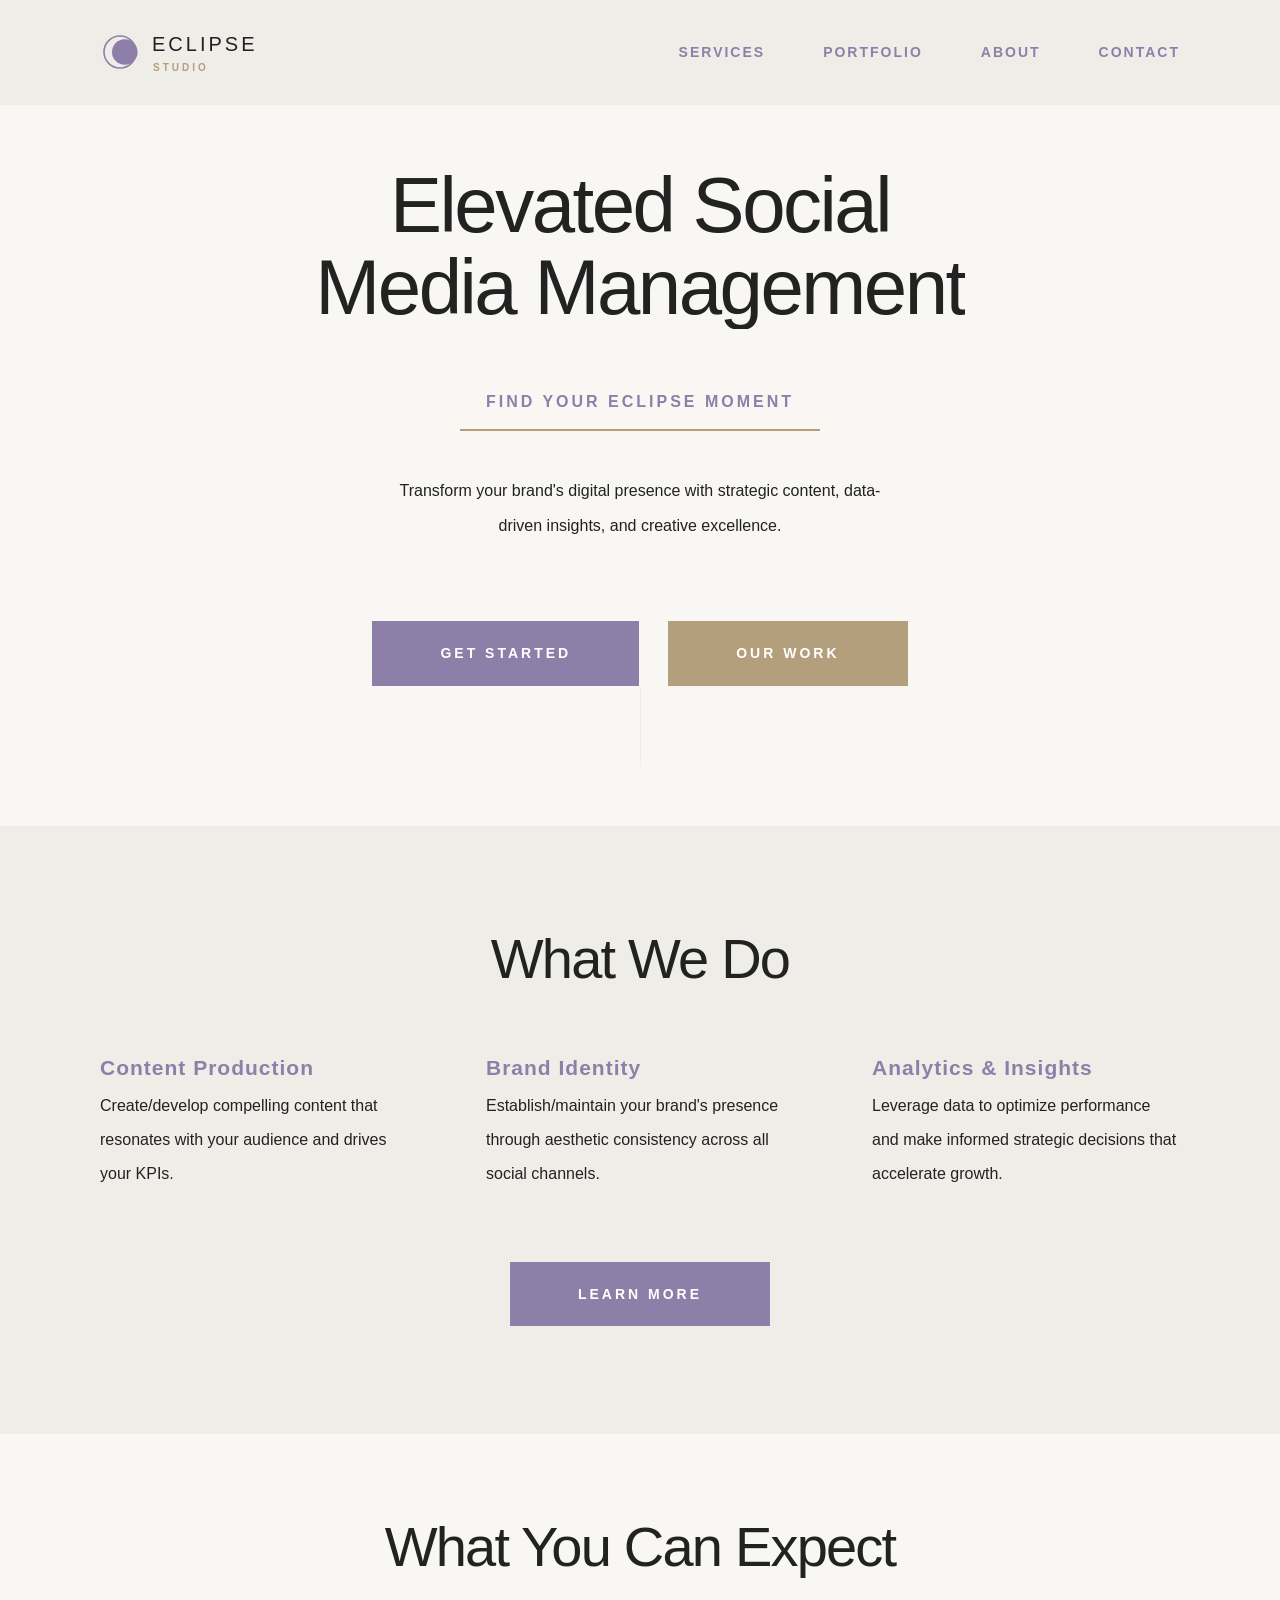
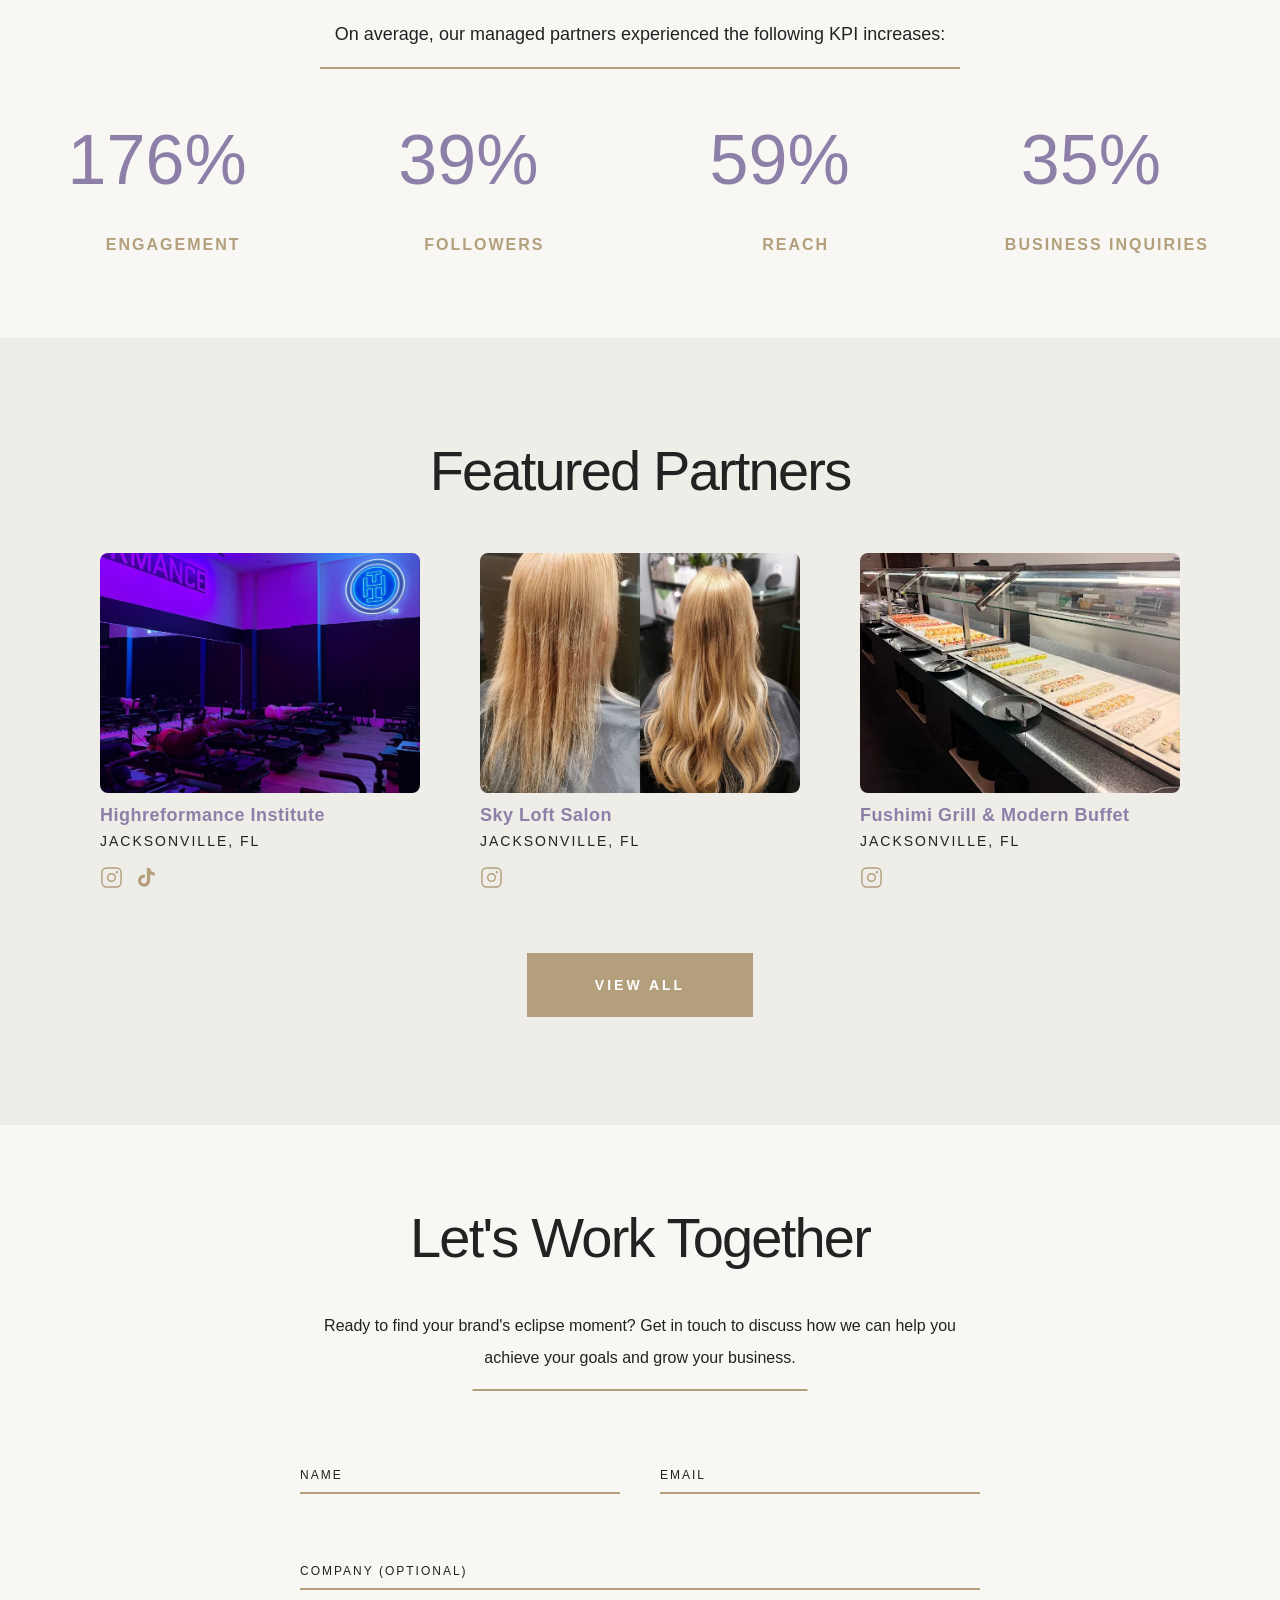
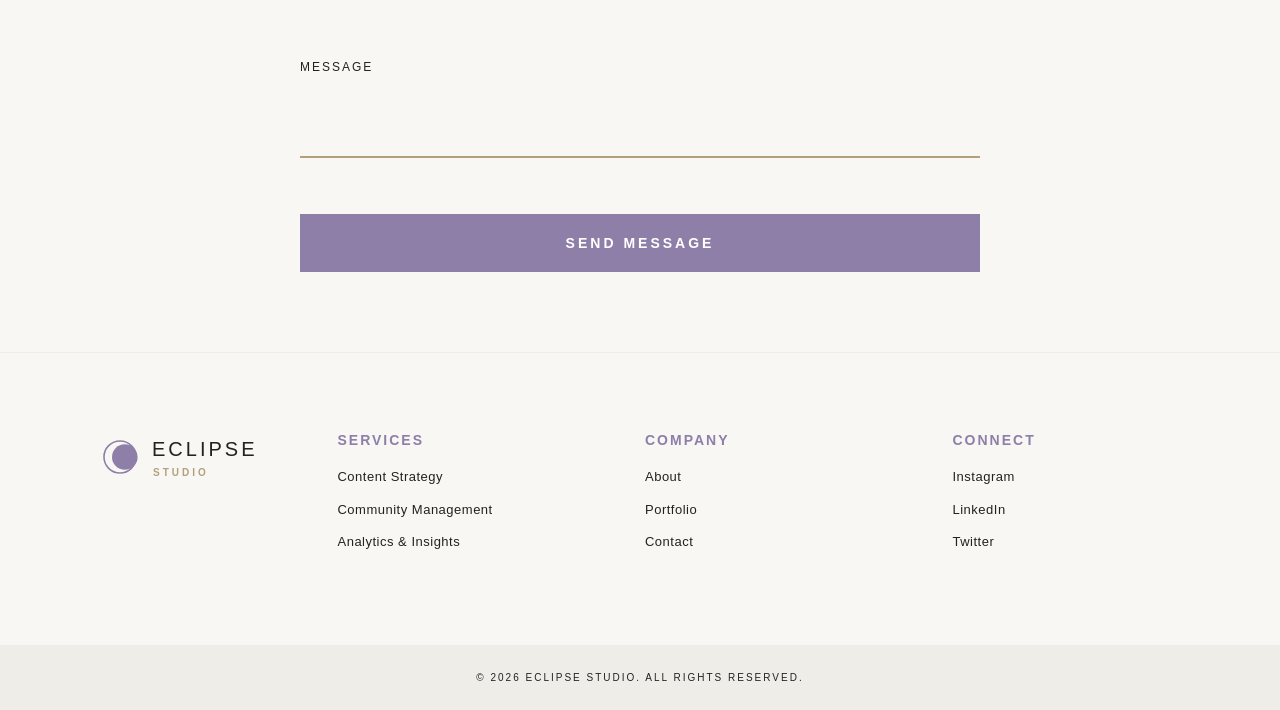
==== index.html @ 62e3474b "Add files via upload" ====
<!DOCTYPE html>
<html lang="en">
<head>
    <meta charset="UTF-8">
    <meta name="viewport" content="width=device-width, initial-scale=1.0">
    <meta name="description" content="Eclipse Studio - Elevated social media management for premium brands. Transform your digital presence with strategic content and data-driven insights.">
    <meta name="keywords" content="social media management, digital marketing, content strategy, brand growth">
    <title>Home - Eclipse Studio</title>
    
    <!-- Preconnect for performance -->
    <link rel="preconnect" href="https://fonts.googleapis.com">
    <link rel="preconnect" href="https://fonts.gstatic.com" crossorigin>
    
    <!-- Stylesheet -->
    <link rel="stylesheet" href="style.css">
    
    <!-- Favicon -->
    <link rel="icon" type="image/svg+xml" href="data:image/svg+xml,<svg xmlns='http://www.w3.org/2000/svg' viewBox='0 0 100 100'><circle cx='50' cy='50' r='40' fill='none' stroke='%23C8C0D6' stroke-width='3'/><circle cx='70' cy='50' r='20' fill='%23C8C0D6'/></svg>">
</head>
<body>
    
    <!-- Header -->
    <header class="header" id="header">
        <div class="container">
            <div class="header-content">
                <a href="index.html" class="logo" aria-label="Eclipse Studio Home">
                    <div class="logo-icon">
                        <svg viewBox="0 0 100 100" xmlns="http://www.w3.org/2000/svg">
                            <circle cx="50" cy="50" r="40" fill="none" stroke="currentColor" stroke-width="4"/>
                            <circle cx="62" cy="50" r="32" fill="currentColor"/>
                        </svg>
                    </div>
                    <div class="logo-text">
                        <h1>ECLIPSE</h1>
                        <p>STUDIO</p>
                    </div>
                </a>
                
                <nav class="nav" id="nav">
                    <a href="services.html" class="nav-link">SERVICES</a>
                    <a href="portfolio.html" class="nav-link">PORTFOLIO</a>
                    <a href="about.html" class="nav-link">ABOUT</a>
                    <a href="contact.html" class="nav-link">CONTACT</a>
                </nav>
                
                <button class="menu-toggle" id="menuToggle" aria-label="Toggle menu">
                    <span></span>
                    <span></span>
                    <span></span>
                </button>
            </div>
        </div>
    </header>

    <!-- Hero Section -->
    <section class="hero" id="home">
        <div class="container">
            <div class="hero-content fade-in">
                <h2 class="hero-title">
                    <span class="line">Elevated Social</span>
                    <span class="line">Media Management</span>
                </h2>
                <p class="hero-tagline">Find Your Eclipse Moment</p>
                <p class="hero-description">Transform your brand's digital presence with strategic content, data-driven insights, and creative excellence.</p>
                <div class="hero-buttons">
                    <a href="#services" class="btn btn-primary">Get Started</a>
                    <a href="#work" class="btn btn-secondary">Our Work</a>
                </div>
            </div>
        </div>
        
        <!-- Scroll Indicator -->
        <div class="scroll-indicator">
            <div class="scroll-line"></div>
        </div>
    </section>

    <!-- Services Section -->
    <section class="services" id="services" style="background: #EFEDE8;">
        <div class="container">
            <h3 class="section-title centered">What We Do</h3>
            
            <div class="services-grid">
                <div class="service-card">
                    <h4 class="service-title">Content Production</h4>
                    <p class="service-description">Create/develop compelling content that resonates with your audience and drives your KPIs.</p>
                    <div class="service-hover-line"></div>
                </div>
                
                <div class="service-card">
                    <h4 class="service-title">Brand Identity</h4>
                    <p class="service-description">Establish/maintain your brand's presence through aesthetic consistency across all social channels.</p>
                    <div class="service-hover-line"></div>
                </div>
                
                <div class="service-card">
                    <h4 class="service-title">Analytics & Insights</h4>
                    <p class="service-description">Leverage data to optimize performance and make informed strategic decisions that accelerate growth.</p>
                    <div class="service-hover-line"></div>
                </div>
            </div>
            
            <div class="services-button-wrapper">
                <a href="services.html" class="btn btn-primary">Learn More</a>
            </div>
        </div>
    </section>

    <!-- Stats Section -->
    <section class="stats-section">
        <div class="container-wide">
            <h3 class="section-title centered">What You Can Expect</h3>
            <p class="stats-subtitle">On average, our managed partners experienced the following KPI increases:</p>
            
            <div class="stats-grid">
                <div class="stat-item">
                    <div class="stat-number-wrapper">
                        <h5 class="stat-value" data-target="251">0</h5>
                        <svg class="stat-arrow" width="24" height="24" viewBox="0 0 24 24" fill="none" stroke="currentColor" stroke-width="2">
                            <path d="M12 19V5M5 12l7-7 7 7"/>
                        </svg>
                    </div>
                    <p class="stat-text">Engagement</p>
                </div>
                <div class="stat-item">
                    <div class="stat-number-wrapper">
                        <h5 class="stat-value" data-target="73">0</h5>
                        <svg class="stat-arrow" width="24" height="24" viewBox="0 0 24 24" fill="none" stroke="currentColor" stroke-width="2">
                            <path d="M12 19V5M5 12l7-7 7 7"/>
                        </svg>
                    </div>
                    <p class="stat-text">Followers</p>
                </div>
                <div class="stat-item">
                    <div class="stat-number-wrapper">
                        <h5 class="stat-value" data-target="155">0</h5>
                        <svg class="stat-arrow" width="24" height="24" viewBox="0 0 24 24" fill="none" stroke="currentColor" stroke-width="2">
                            <path d="M12 19V5M5 12l7-7 7 7"/>
                        </svg>
                    </div>
                    <p class="stat-text">Reach</p>
                </div>
                <div class="stat-item">
                    <div class="stat-number-wrapper">
                        <h5 class="stat-value" data-target="187">0</h5>
                        <svg class="stat-arrow" width="24" height="24" viewBox="0 0 24 24" fill="none" stroke="currentColor" stroke-width="2">
                            <path d="M12 19V5M5 12l7-7 7 7"/>
                        </svg>
                    </div>
                    <p class="stat-text">Business Inquiries</p>
                </div>
            </div>
        </div>
    </section>

    <!-- Work Section -->
    <section class="work-section" id="work" style="background: #EFEDE8;">
        <div class="container">
            <h3 class="section-title centered">Featured Partners</h3>
            
            <div class="work-grid">
                <div class="work-item">
                    <div class="work-image">
                        <img src="assets/images/featured-partners/628469646_18558445669032947_7039694470277147259_n.jpg" alt="Highreformance Institute">
                    </div>
                    <div class="work-info">
                        <h4 class="work-title">Highreformance Institute</h4>
                        <p class="work-category">Jacksonville, FL</p>
                        <div class="work-hover-line"></div>
                        <div class="work-socials">
                            <a href="https://www.instagram.com/hireformanceinstitute/?hl=en" target="_blank" aria-label="Instagram">
                                <svg xmlns="http://www.w3.org/2000/svg" width="23" height="23" viewBox="0 0 24 24" fill="none" stroke="currentColor" stroke-width="1.5" stroke-linecap="round" stroke-linejoin="round"><rect x="2" y="2" width="20" height="20" rx="5" ry="5"/><circle cx="12" cy="12" r="4"/><circle cx="17.5" cy="6.5" r="0.5" fill="currentColor"/></svg>
                            </a>
                            <a href="https://www.tiktok.com/@hireformanceinstitute" target="_blank" aria-label="TikTok">
                                <svg xmlns="http://www.w3.org/2000/svg" width="23" height="23" viewBox="0 0 24 24" fill="currentColor"><path d="M19.59 6.69a4.83 4.83 0 0 1-3.77-4.25V2h-3.45v13.67a2.89 2.89 0 0 1-2.88 2.5 2.89 2.89 0 0 1-2.89-2.89 2.89 2.89 0 0 1 2.89-2.89c.28 0 .54.04.79.1V9.01a6.33 6.33 0 0 0-.79-.05 6.34 6.34 0 0 0-6.34 6.34 6.34 6.34 0 0 0 6.34 6.34 6.34 6.34 0 0 0 6.33-6.34V8.69a8.17 8.17 0 0 0 4.78 1.52V6.75a4.85 4.85 0 0 1-1.01-.06z"/></svg>
                            </a>
                        </div>
                    </div>
                </div>
                
                <div class="work-item">
                    <div class="work-image">
                        <img src="assets/images/featured-partners/image_processing20240608-41-jpgbk3.jpeg" alt="Sky Loft Salon">
                    </div>
                    <div class="work-info">
                        <h4 class="work-title">Sky Loft Salon</h4>
                        <p class="work-category">Jacksonville, FL</p>
                        <div class="work-hover-line"></div>
                        <div class="work-socials">
                            <a href="https://www.instagram.com" target="_blank" aria-label="Instagram">
                                <svg xmlns="http://www.w3.org/2000/svg" width="23" height="23" viewBox="0 0 24 24" fill="none" stroke="currentColor" stroke-width="1.5" stroke-linecap="round" stroke-linejoin="round"><rect x="2" y="2" width="20" height="20" rx="5" ry="5"/><circle cx="12" cy="12" r="4"/><circle cx="17.5" cy="6.5" r="0.5" fill="currentColor"/></svg>
                            </a>
                        </div>
                    </div>
                </div>
                
                <div class="work-item">
                    <div class="work-image">
                        <img src="assets/images/featured-partners/unnamed.jpg" alt="Fushimi Grill & Modern Buffet">
                    </div>
                    <div class="work-info">
                        <h4 class="work-title">Fushimi Grill & Modern Buffet</h4>
                        <p class="work-category">Jacksonville, FL</p>
                        <div class="work-hover-line"></div>
                        <div class="work-socials">
                            <a href="https://www.instagram.com/fushimi_buffet/?hl=en" target="_blank" aria-label="Instagram">
                                <svg xmlns="http://www.w3.org/2000/svg" width="23" height="23" viewBox="0 0 24 24" fill="none" stroke="currentColor" stroke-width="1.5" stroke-linecap="round" stroke-linejoin="round"><rect x="2" y="2" width="20" height="20" rx="5" ry="5"/><circle cx="12" cy="12" r="4"/><circle cx="17.5" cy="6.5" r="0.5" fill="currentColor"/></svg>
                            </a>
                        </div>
                    </div>
                </div>
            </div>
            
            <div class="work-button-wrapper">
                <a href="portfolio.html" class="btn btn-secondary">View All</a>
            </div>
        </div>
    </section>

    <!-- Contact Section -->
    <section class="contact-section" id="contact">
        <div class="container-small">
            <h3 class="section-title centered">Let's Work Together</h3>
            <p class="contact-intro">Ready to find your brand's eclipse moment? Get in touch to discuss how we can help you achieve your goals and grow your business.</p>
            
            <form class="contact-form" id="contactForm">
                <div class="form-row">
                    <div class="form-group">
                        <input type="text" id="name" name="name" required>
                        <label for="name">Name</label>
                    </div>
                    <div class="form-group">
                        <input type="email" id="email" name="email" required>
                        <label for="email">Email</label>
                    </div>
                </div>
                
                <div class="form-group">
                    <input type="text" id="company" name="company">
                    <label for="company">Company (Optional)</label>
                </div>
                
                <div class="form-group">
                    <textarea id="message" name="message" rows="5" required></textarea>
                    <label for="message">Message</label>
                </div>
                
                <button type="submit" class="btn btn-primary btn-full">Send Message</button>
            </form>
        </div>
    </section>

    <!-- Footer -->
    <footer class="footer">
        <div class="container">
            <div class="footer-content">
                <div class="footer-brand">
                <div class="logo-icon">
                    <svg viewBox="0 0 100 100" xmlns="http://www.w3.org/2000/svg">
                        <circle cx="50" cy="50" r="40" fill="none" stroke="currentColor" stroke-width="4"/>
                        <circle cx="62" cy="50" r="32" fill="currentColor"/>
                    </svg>
                </div>
                <div class="logo-text">
                    <h1>ECLIPSE</h1>
                    <p>STUDIO</p>
                </div>
            </div>
                
                <div class="footer-links">
                    <div class="footer-column">
                        <h4>Services</h4>
                        <a href="services.html">Content Strategy</a>
                        <a href="services.html">Community Management</a>
                        <a href="services.html">Analytics & Insights</a>
                    </div>
                    <div class="footer-column">
                        <h4>Company</h4>
                        <a href="about.html">About</a>
                        <a href="portfolio.html">Portfolio</a>
                        <a href="contact.html">Contact</a>
                    </div>
                    <div class="footer-column">
                        <h4>Connect</h4>
                        <a href="#" target="_blank">Instagram</a>
                        <a href="#" target="_blank">LinkedIn</a>
                        <a href="#" target="_blank">Twitter</a>
                    </div>
                </div>
            </div>
            
            </div>
    </footer>
    <div class="footer-bottom">
        <p>© 2026 ECLIPSE STUDIO. ALL RIGHTS RESERVED.</p>
    </div>

    <!-- Back to Top Button -->
    <button class="back-to-top" id="backToTop" aria-label="Back to top">
        <svg width="24" height="24" viewBox="0 0 24 24" fill="none" stroke="currentColor" stroke-width="2">
            <path d="M12 19V5M5 12l7-7 7 7"/>
        </svg>
    </button>

    <!-- Scripts -->
    <script src="script.js"></script>
</body>
</html>
---- style.css ----
/* ==========================================
   ECLIPSE STUDIO - BALANCED MINIMAL
   Advanced Styling & Animations
   ========================================== */

/* ==========================================
   RESET & BASE STYLES
   ========================================== */
* {
    margin: 0;
    padding: 0;
    box-sizing: border-box;
}

:root {
    /* Colors */
    --color-bg: #F8F7F4;
    --color-bg-alt: #EFEDE8;
    --color-text: #222222;
    --color-text-light: #222222;
    --color-text-lighter: #222222;
    --color-primary: #8E7FA9;
    --color-secondary: #B39F7C;
    --color-white: #FFFFFF;
    --color-border: #EEEEE8;
    
    /* Layout */
    --container-max: 1200px;
    --container-wide-max: 1400px;
    --container-small-max: 800px;
    --container-padding: 60px;
    
    /* Typography */
    --font-primary: 'Helvetica Neue', 'Helvetica', Arial, sans-serif;
    --font-weight-thin: 100;
    --font-weight-light: 300;
    --font-weight-regular: 400;
    
    /* Spacing */
    --spacing-xs: 10px;
    --spacing-sm: 20px;
    --spacing-md: 40px;
    --spacing-lg: 80px;
    --spacing-xl: 120px;
    
    /* Transitions */
    --transition-fast: 0.2s ease;
    --transition-medium: 0.4s ease;
    --transition-slow: 0.6s ease;
    
    /* Shadows */
    --shadow-sm: 0 2px 12px rgba(0, 0, 0, 0.04);
    --shadow-md: 0 4px 24px rgba(0, 0, 0, 0.06);
    --shadow-lg: 0 8px 40px rgba(0, 0, 0, 0.08);
}

html {
    scroll-behavior: smooth;
    font-size: 16px;
    overflow-x: hidden;
    width: 100%;
}

body {
    font-family: var(--font-primary);
    background: var(--color-bg);
    color: var(--color-text);
    line-height: 1.6;
    -webkit-font-smoothing: antialiased;
    -moz-osx-font-smoothing: grayscale;
    overflow-x: hidden;
}

/* ==========================================
   CONTAINERS
   ========================================== */
.container {
    max-width: var(--container-max);
    margin: 0 auto;
    padding: 0 var(--container-padding);
}

.container-wide {
    max-width: var(--container-wide-max);
    margin: 0 auto;
    padding: 0 var(--container-padding);
}

.container-small {
    max-width: var(--container-small-max);
    margin: 0 auto;
    padding: 0 var(--container-padding);
}

.container-fluid {
    width: 100%;
    padding: 0 var(--container-padding);
}

/* ==========================================
   HEADER
   ========================================== */
.header {
    position: relative;
    top: 0;
    left: 0;
    width: 100%;
    padding: 28px 0;
    background: #EFEDE8;
    border-bottom: 1px solid var(--color-border);
    z-index: 1000;
    transition: all var(--transition-medium);
}

.header.scrolled {
    padding: 28px 0;
    background: #EFEDE8;
    border-bottom-color: var(--color-border);
}

.header-content {
    display: flex;
    justify-content: space-between;
    align-items: center;
}

/* Logo */
.logo {
    display: flex;
    align-items: center;
    gap: 12px;
    text-decoration: none;
    transition: opacity var(--transition-fast);
}

.logo-icon {
    width: 40px;
    height: 40px;
    color: var(--color-primary);
    transition: transform var(--transition-medium);
}

.logo-icon {
    position: relative;
}

.logo-icon svg {
    overflow: visible;
}

/* Animate the outline circle (moves left) */
.logo-icon svg circle:first-child {
    transition: none;
}

.logo:hover .logo-icon svg circle:first-child {
    animation: eclipseOutline 2.5s ease-in-out forwards;
}

/* Animate the filled circle (moves right) */
.logo-icon svg circle:last-child {
    transition: cx 0.8s ease-out;
    cx: 62;
}

.logo:hover .logo-icon svg circle:last-child {
    animation: eclipseFilled 2.5s ease-in-out forwards;
    transition: none;
}

/* Shimmer effect during eclipse */
.logo-icon::after {
    content: '';
    position: absolute;
    top: 50%;
    left: 50%;
    transform: translate(-50%, -50%);
    width: 60px;
    height: 60px;
    background: radial-gradient(circle, rgba(142, 127, 169, 0.5) 0%);
    opacity: 0;
    pointer-events: none;
    border-radius: 50%;
}

.logo:hover .logo-icon::after {
    animation: eclipseShimmer 2.75s ease-in-out forwards;
}

@keyframes eclipseOutline {
    0% {
        cx: 50;
    }
    45% {
        cx: 50;
    }
    55% {
        cx: 50;
    }
    100% {
        cx: 50;
    }
}

@keyframes eclipseFilled {
    0% {
        cx: 20;
    }
    45% {
        cx: 50;
    }
    55% {
        cx: 50;
    }
    100% {
        cx: 62;
    }
}

@keyframes eclipseShimmer {
    0%, 40% {
        opacity: 0;
    }
    50% {
        opacity: 1;
    }
    60%, 100% {
        opacity: 0;
    }
}

.logo-text h1 {
    font-size: 20px;
    font-weight: var(--font-weight-light);
    letter-spacing: 3.0px;
    color: var(--color-text);
    margin: 0;
}

.logo-text p {
    font-size: 10px;
    color: var(--color-secondary);
    letter-spacing: 3px;
    font-weight: bold;
    margin-left: 1px;
}

/* Navigation */
.nav {
    display: flex;
    gap: 58px;
    align-items: center;
    font-weight: bold;
}

.nav-link {
    color: var(--color-primary);
    text-decoration: none;
    font-weight: bold;
    font-size: 14px;
    letter-spacing: 2px;
    position: relative;
    transition: color var(--transition-fast);
}

.nav-link::after {
    content: '';
    position: absolute;
    bottom: -5px;
    left: 0;
    width: 0;
    height: 2px;
    background: var(--color-secondary);
    transition: width var(--transition-medium);
}

.nav-link:hover {
    color: var(--color-primary);
}

.nav-link:hover::after {
    width: 100%;
}

/* Mobile Menu Toggle */
.menu-toggle {
    display: none;
    flex-direction: column;
    gap: 6px;
    background: none;
    border: none;
    cursor: pointer;
    padding: 10px;
}

.menu-toggle span {
    width: 28px;
    height: 1px;
    background: var(--color-text);
    transition: all var(--transition-fast);
}

.menu-toggle.active span:nth-child(1) {
    transform: rotate(45deg) translate(7px, 7px);
}

.menu-toggle.active span:nth-child(2) {
    opacity: 0;
}

.menu-toggle.active span:nth-child(3) {
    transform: rotate(-45deg) translate(6px, -6px);
}

/* ==========================================
   HERO SECTION
   ========================================== */
.hero {
    min-height: auto;
    display: flex;
    align-items: flex-start;
    justify-content: center;
    padding: 100px 0 140px;
    position: relative;
}

.hero-content {
    text-align: center;
    max-width: 1000px;
    margin: 0 auto;
}

.hero-title {
    font-size: 78px;
    margin-top: -40px;
    margin-bottom: 48px;
    color: var(--color-text);
    font-weight: var(--font-weight-thin);
    letter-spacing: -2.5px;
    line-height: 1.05;
    opacity: 0;
    animation: fadeInUp 0.8s ease forwards 1.2s;
}

.hero-title .line {
    display: block;
    overflow: hidden;
}

.hero-tagline {
    font-size: 16px;
    color: var(--color-primary);
    font-style: normal;
    margin-bottom: 48px;
    font-weight: bold;
    letter-spacing: 3px;
    text-transform: uppercase;
    opacity: 0;
    animation: fadeInUp 0.8s ease forwards 1.5s;
    position: relative;
    padding: 12px;
}

.hero-tagline::after {
    content: '';
    position: absolute;
    bottom: 0;
    left: 50%;
    transform: translateX(-50%);
    width: min(360px, 78vw);
    height: 2px;
    background: var(--color-secondary);
    margin-bottom: -5px;
}

.hero-description {
    font-size: 16px;
    color: var(--color-text-light);
    max-width: 510px;
    margin: 0 auto 78px;
    font-weight: var(--font-weight-medium);
    line-height: 2.15;
    opacity: 0;
    animation: fadeInUp 0.8s ease forwards 1.7s;
}

.hero-buttons {
    display: flex;
    gap: 29px;
    justify-content: center;
    opacity: 0;
    animation: fadeInUp 0.8s ease forwards 1.9s;
}

/* Scroll Indicator */
.scroll-indicator {
    position: absolute;
    bottom: 60px;
    left: 50%;
    transform: translateX(-50%);
    width: 1px;
    height: 80px;
    background: var(--color-border);
}

@keyframes scrollLine {
    0%, 100% {
        height: 0;
        transform: translateY(0);
    }
    50% {
        height: 40px;
        transform: translateY(40px);
    }
}

/* ==========================================
   BUTTONS
   ========================================== */
.btn {
    padding: 21px 68px;
    border: none;
    border-radius: 0;
    font-size: 14px;
    font-weight: bold;
    cursor: pointer;
    transition: all var(--transition-medium);
    text-decoration: none;
    display: inline-block;
    letter-spacing: 3px;
    text-transform: uppercase;
    position: relative;
    overflow: hidden;
}

.btn::before {
    content: '';
    position: absolute;
    top: 0;
    left: 0;
    width: 100%;
    height: 100%;
    background: radial-gradient(circle at center, rgba(255, 255, 255, 0.2) 0%, transparent 70%);
    opacity: 0;
    transition: opacity var(--transition-medium);
}

.btn:hover::before {
    opacity: 1;
}

.btn-primary {
    background: var(--color-primary);
    color: var(--color-white);
}

.btn-primary:hover {
    background: #7D6D96;
    transform: translateY(-2px);
    box-shadow: 0 8px 24px rgba(142, 127, 169, 0.3);
}

.btn-secondary {
    background: var(--color-secondary);
    color: var(--color-white);
}

.btn-secondary:hover {
    background: #A38E6B;
    transform: translateY(-2px);
    box-shadow: 0 8px 24px rgba(179, 159, 124, 0.3);
}

.btn-full {
    width: 100%;
}

/* ==========================================
   FEATURE BANNER
   ========================================== */
.feature-banner {
    background: var(--color-bg-alt);
    padding: 100px 60px;
}

.feature-content {
    max-width: 1750px;
    margin: 0 auto;
    display: grid;
    grid-template-columns: 1.28fr 1fr;
    gap: 135px;
    align-items: center;
}

.feature-text {
    opacity: 0;
    transform: translateY(30px);
    transition: all var(--transition-slow);
}

.feature-text.in-view {
    opacity: 1;
    transform: translateY(0);
}

.section-title {
    font-size: 56px;
    color: var(--color-text);
    margin-bottom: 25px;
    font-weight: var(--font-weight-thin);
    letter-spacing: -1.8px;
    line-height: 1.17;
}

.section-title.centered {
    text-align: center;
}

.feature-text p {
    font-size: 14px;
    color: var(--color-text-light);
    line-height: 2.15;
    font-weight: var(--font-weight-light);
}

/* Feature Stats */
.feature-stats {
    display: grid;
    grid-template-columns: 1fr 1fr;
    gap: 48px;
}

.stat-card {
    background: var(--color-bg);
    padding: 40px 30px;
    text-align: center;
    transition: all var(--transition-medium);
    position: relative;
    overflow: hidden;
    min-height: 180px;
    display: flex;
    flex-direction: column;
    justify-content: center;
}

.stat-card::before {
    content: '';
    position: absolute;
    top: 0;
    left: -100%;
    width: 100%;
    height: 2px;
    background: var(--color-primary);
    transition: left var(--transition-slow);
}

.stat-card:hover::before {
    left: 100%;
}

.stat-card:hover {
    transform: translateY(-5px);
    box-shadow: var(--shadow-md);
}

.stat-number {
    font-size: 48px;
    color: var(--color-secondary);
    margin-bottom: 12px;
    font-weight: var(--font-weight-thin);
    line-height: 1;
}

.stat-label {
    color: var(--color-text-lighter);
    font-size: 10px;
    letter-spacing: 2px;
    text-transform: uppercase;
    font-weight: var(--font-weight-regular);
}

/* ==========================================
   SERVICES SECTION
   ========================================== */
.services {
    padding: 100px 0;
}

.services .section-title {
    margin-bottom: 50px;
}

.services-grid {
    display: grid;
    grid-template-columns: repeat(3, 1fr);
    gap: 78px;
}

.services-button-wrapper {
    text-align: center;
    margin-top: 60px;
}

.service-card {
    position: relative;
    padding: 10px 0;
    transition: all var(--transition-medium);
}

.service-title {
    font-size: 21px;
    color: var(--color-primary);
    letter-spacing: 1px;
    transition: color var(--transition-fast);
    margin-bottom: 4px;
}

.service-description {
    line-height: 2.15;
    font-weight: var(--font-weight-medium);
    font-size: 16px;
    text-align: left
}

.service-hover-line {
    position: absolute;
    bottom: 0;
    left: 0;
    width: 0;
    height: 2px;
    background: var(--color-secondary);
    transition: width var(--transition-medium);
}

.service-card:hover .service-hover-line {
    width: 90px;
}

.service-card:hover {
    transform: translateY(-5px);
}

/* ==========================================
   STATS SECTION
   ========================================== */
.stats-section {
    padding: 80px 0;
}

.stats-subtitle {
    text-align: center;
    font-size: 18px;
    max-width: 700px;
    margin: 0 auto 40px;
    font-weight: var(--font-weight-heavy);
    line-height: 2;
    position: relative;
    padding: 12px;
}

.stats-subtitle::after {
    content: '';
    position: absolute;
    bottom: 0;
    left: 50%;
    transform: translateX(-50%);
    width: min(640px, 82vw);
    height: 2px;
    background: var(--color-secondary);
    margin-bottom: -5px;
}

.stats-grid {
    display: grid;
    margin-top: 20px;
    grid-template-columns: repeat(4, 1fr);
    gap: 85px;
    text-align: center;
}

.stat-item {
    opacity: 0;
    transform: translateY(30px);
    transition: all var(--transition-slow);
}

.stat-item.in-view {
    opacity: 1;
    transform: translateY(0);
}

.stat-number-wrapper {
    display: flex;
    align-items: center;
    justify-content: center;
    gap: 8px;
    margin-bottom: 16px;
}

.stat-value {
    font-size: 70px;
    color: var(--color-primary);
    margin-bottom: 0;
    font-weight: var(--font-weight-light);
}

.stat-arrow {
    color: var(--color-primary);
    opacity: 0;
    transform: translateY(10px);
    transition: all 0.5s ease;
}

.stat-item.complete .stat-arrow {
    opacity: 1;
    transform: translateY(0);
}

.stat-item.complete .stat-value {
    animation: statPop 0.6s cubic-bezier(0.34, 1.56, 0.64, 1);
}

@keyframes statPop {
    0% {
        transform: scale(1);
    }
    50% {
        transform: scale(1.2);
    }
    100% {
        transform: scale(1);
    }
}

.stat-text {
    color: var(--color-secondary);
    font-size: 16px;
    font-weight: bold;
    letter-spacing: 2px;
    text-transform: uppercase;
    font-weight: bold;
}

/* ==========================================
   WORK SECTION
   ========================================== */
.work-section {
    padding: 100px 0;
}

.work-section .section-title {
    margin-bottom: 50px;
}

.work-grid {
    display: grid;
    grid-template-columns: repeat(3, 1fr);
    gap: 60px;
}

.work-button-wrapper {
    text-align: center;
    margin-top: 60px;
}

.work-item {
    position: relative;
    cursor: pointer;
}

.work-hover-line {
    display: block;
    width: 0;
    height: 2px;
    background: var(--color-secondary);
    transition: width var(--transition-medium);
    margin-top: 6px;
    margin-bottom: 0;
}

.work-image {
    position: relative;
    width: 100%;
    aspect-ratio: 4 / 3;
    overflow: hidden;
    background: var(--color-bg);
    border-radius: 8px;
}

.work-image img {
    width: 100%;
    height: 100%;
    object-fit: cover;
    object-position: center;
    transform: scale(1);
    transition: transform var(--transition-slow);
}

.work-image:hover img {
    transform: scale(1.05);
}

.work-item:hover .work-hover-line {
    width: 50%;
}

.work-item:has(.work-socials:hover) .work-hover-line {
    width: 0;
}

.work-item:has(.work-socials:hover) {
    cursor: default;
}

.work-socials {
    display: flex;
    gap: 12px;
    margin-top: 5px;
    padding-bottom: 4px;
}

.work-socials a {
    color: var(--color-secondary);
    transition: color var(--transition-fast), transform var(--transition-fast);
    display: flex;
    align-items: center;
}

.work-socials a:hover {
    transform: translateY(-2px);
}

.work-title {
    font-size: 18px;
    color: var(--color-primary);
    margin-top: 8px;
    letter-spacing: 0.5px;
}

.work-category {
    font-size: 14px;
    color: var(--color-text-lighter);
    letter-spacing: 2px;
    text-transform: uppercase;
    margin-bottom: 4px;
}

/* ==========================================
   CONTACT SECTION
   ========================================== */
.contact-section {
    padding: 80px 0;
}

.contact-section .section-title {
    margin-bottom: 28px;
}

.contact-intro {
    text-align: center;
    font-size: 16px;
    margin-bottom: 60px;
    font-weight: var(--font-weight-heavy);
    line-height: 2;
    position: relative;
    padding: 12px;
}

.contact-intro::after {
    content: '';
    position: absolute;
    bottom: 0;
    left: 50%;
    transform: translateX(-50%);
    width: min(335px, 78vw);
    height: 2px;
    background: var(--color-secondary);
    margin-bottom: -5px;
}

.services-cta-intro::after {
    content: '';
    position: absolute;
    bottom: 0;
    left: 50%;
    transform: translateX(-50%);
    width: min(315px, 78vw);
    height: 2px;
    background: var(--color-secondary);
}

.contact-form {
    max-width: 700px;
    margin: 0 auto;
}

.form-row {
    display: grid;
    grid-template-columns: 1fr 1fr;
    gap: 40px;
}

.form-group {
    position: relative;
    margin-bottom: 48px;
}

.form-group input,
.form-group textarea {
    width: 100%;
    padding: 20px 0 10px;
    border: none;
    border-bottom: 2px solid var(--color-secondary);
    background: transparent;
    font-family: var(--font-primary);
    font-size: 14px;
    color: var(--color-text);
    font-weight: var(--font-weight-heavy);
    letter-spacing: 0.5px;
    transition: border-color var(--transition-fast);
}

.form-group input:focus,
.form-group textarea:focus {
    outline: none;
    border-bottom-color: var(--color-secondary);
}

.form-group label {
    position: absolute;
    top: 20px;
    left: 0;
    font-size: 12px;
    letter-spacing: 2px;
    text-transform: uppercase;
    pointer-events: none;
    font-weight: var(--font-weight-heavy);
    transition: all var(--transition-fast);
}

.form-group input:focus + label,
.form-group input:not(:placeholder-shown) + label,
.form-group textarea:focus + label,
.form-group textarea:not(:placeholder-shown) + label {
    top: 0;
    font-size: 12px;
    color: var(--color-primary);
    font-weight: bold;
}

.form-group textarea {
    resize: none;
    min-height: 120px;
}

/* ==========================================
   FOOTER
   ========================================== */
.footer {
    padding: 80px 0 0;
    background: var(--color-bg);
    border-top: 1px solid var(--color-border);
}

.footer-content {
    display: grid;
    grid-template-columns: auto 1fr;
    gap: 80px;
    margin-bottom: 80px;
    align-items: start;
}

.footer-brand {
    display: flex;
    align-items: center;
    gap: 12px;
}

.footer-links {
    display: grid;
    grid-template-columns: repeat(3, 1fr);
    gap: 80px;
}

.footer-column {
    display: flex;
    flex-direction: column;
    align-self: start;
}

.footer-column h4 {
    font-size: 14px;
    color: var(--color-primary);
    letter-spacing: 2px;
    text-transform: uppercase;
    margin: 0;
    padding: 0;
    font-weight: bold;
    line-height: 1;
    margin-bottom: 20px;
}

.footer-column a {
    display: block;
    font-size: 13px;
    color: var(--color-text-heavy);
    text-decoration: none;
    margin-bottom: 12px;
    font-weight: var(--font-weight-light);
    letter-spacing: 0.5px;
    transition: color var(--transition-fast);
}

.footer-column a:hover {
    color: var(--color-secondary);
}

.footer-bottom {
    text-align: center;
    background: #EFEDE8;
    padding: 24px 60px;
    border-top: 1px solid var(--color-border);
    margin-top: 80px;
    width: 100%;
}

.footer-bottom p {
    font-size: 10px;
    color: var(--color-text-lighter);
    letter-spacing: 2px;
    font-weight: var(--font-weight-light);
}

/* ==========================================
   BACK TO TOP BUTTON
   ========================================== */
.back-to-top {
    position: fixed;
    bottom: 40px;
    right: 40px;
    width: 50px;
    height: 50px;
    background: var(--color-primary);
    border: none;
    border-radius: 50%;
    color: var(--color-white);
    cursor: pointer;
    opacity: 0;
    visibility: hidden;
    transition: all var(--transition-medium);
    box-shadow: var(--shadow-md);
    z-index: 999;
}

.back-to-top.visible {
    opacity: 1;
    visibility: visible;
}

.back-to-top:hover {
    transform: translateY(-5px);
    box-shadow: var(--shadow-lg);
}

/* ==========================================
   ANIMATIONS
   ========================================== */
@keyframes fadeInUp {
    from {
        opacity: 0;
        transform: translateY(30px);
    }
    to {
        opacity: 1;
        transform: translateY(0);
    }
}

.fade-in {
    opacity: 0;
    animation: fadeInUp 1s ease forwards;
}

/* ==========================================
   RESPONSIVE DESIGN
   ========================================== */
@media (max-width: 1200px) {
    .container,
    .container-wide,
    .container-small,
    .container-fluid {
        padding: 0 60px;
    }
    
    .hero {
        padding: 180px 0 120px;
    }
    
    .hero-title {
        font-size: 64px;
    }
    
    .section-title {
        font-size: 48px;
    }
    
    .services,
    .stats-section,
    .work-section,
    .contact-section,
    .footer {
        padding-left: 0;
        padding-right: 0;
    }
}

@media (max-width: 968px) {
    .nav {
        position: fixed;
        top: 0;
        right: 0;
        width: min(300px, 82vw);
        height: 100vh;
        background: var(--color-bg);
        flex-direction: column;
        justify-content: center;
        gap: 40px;
        padding: 40px;
        box-shadow: var(--shadow-lg);
        transform: translateX(100%);
        transition: transform var(--transition-medium);
    }
    
    .nav.active {
        transform: translateX(0);
    }
    
    .menu-toggle {
        display: flex;
        min-width: 44px;
        min-height: 44px;
        align-items: center;
        justify-content: center;
    }
    
    .feature-content,
    .about-content {
        grid-template-columns: 1fr;
        gap: 80px;
    }
    
    .services-grid,
    .work-grid {
        grid-template-columns: 1fr;
        gap: 60px;
    }
    
    .stats-grid {
        grid-template-columns: repeat(2, 1fr);
        gap: 60px;
    }
    
    .footer-content {
        grid-template-columns: 1fr;
        gap: 60px;
    }
    
    .footer-links {
        grid-template-columns: 1fr;
        gap: 40px;
    }
}

@media (max-width: 768px) {
    .container,
    .container-wide,
    .container-small,
    .container-fluid {
        padding: 0 30px;
    }
    
    .hero {
        padding: 160px 0 100px;
        min-height: 90vh;
    }
    
    .hero-title {
        font-size: 48px;
        margin-bottom: 32px;
    }
    
    .hero-tagline {
        font-size: 13px;
        margin-bottom: 48px;
    }
    
    .hero-description {
        font-size: 13px;
        margin-bottom: 60px;
    }
    
    .hero-buttons {
        flex-direction: column;
        gap: 20px;
    }
    
    .section-title {
        font-size: 38px;
    }
    
    .services,
    .stats-section,
    .work-section,
    .contact-section,
    .footer {
        padding-top: 80px;
        padding-bottom: 80px;
    }
    
    .feature-stats {
        grid-template-columns: 1fr;
        gap: 30px;
    }
    
    .form-row {
        grid-template-columns: 1fr;
        gap: 0;
    }
    
    .stats-grid {
        grid-template-columns: 1fr;
        gap: 50px;
    }
}

@media (max-width: 480px) {
    .hero-title {
        font-size: 36px;
        letter-spacing: -1px;
    }
    
    .section-title {
        font-size: 32px;
        letter-spacing: -1px;
    }
    
    .btn {
        padding: 18px 48px;
        font-size: 10px;
    }
}

/* ==========================================
   UTILITY CLASSES
   ========================================== */
.text-center {
    text-align: center;
}

.no-scroll {
    overflow: hidden;
}

/* ==========================================
   PRINT STYLES
   ========================================== */
@media print {
    .header,
    .nav,
    .menu-toggle,
    .scroll-indicator,
    .back-to-top {
        display: none;
    }
}

/* Service Detail Sections */
.service-detail {
    margin-bottom: 10px;
    padding: 10px 0px;
    border-bottom: 1px solid var(--color-border);
}

.service-detail:last-child {
    border-bottom: none;
}

.service-detail-number {
    font-size: 14px;
    color: var(--color-secondary);
    letter-spacing: 3px;
    font-weight: bold;
    margin-bottom: 20px;
}

.service-detail-title {
    font-size: 42px;
    color: var(--color-primary);
    font-weight: var(--font-weight-bold);
    letter-spacing: -1px;
    margin-bottom: 24px;
    line-height: 1.2;
}

.service-detail-description {
    font-size: 18px;
    line-height: 2.15;
    color: var(--color-text-heavy);
    font-weight: var(--font-weight-heavy);
    margin-bottom: 40px;
    max-width: 900px;
}

/* Service Features Grid */
.service-features {
    display: grid;
    grid-template-columns: repeat(2, 1fr);
    gap: 40px;
    margin-top: 10px;
}

.feature-item {
    padding: 30px;
    background: var(--color-bg);
    transition: all var(--transition-medium);
    border-left: 2px solid transparent;
}

.feature-item:hover {
    border-left-color: var(--color-secondary);
    transform: translateX(5px);
}

.feature-item h4 {
    font-size: 18px;
    color: var(--color-primary);
    margin-bottom: 12px;
    font-weight: var(--font-weight-heavy);
    letter-spacing: 0.5px;
}

.feature-item p {
    font-size: 16px;
    line-height: 2;
    color: var(--color-text-heavy);
    font-weight: var(--font-weight-heavy);
}

/* Responsive adjustments for new elements */
@media (max-width: 968px) {
    .service-features {
        grid-template-columns: 1fr;
        gap: 30px;
    }
    
    .service-detail {
        margin-bottom: 60px;
        padding: 40px 0;
    }
    
    .service-detail-title {
        font-size: 32px;
    }
}

@media (max-width: 768px) {
    .service-detail-title {
        font-size: 28px;
    }
    
    .service-detail-description {
        font-size: 14px;
    }
    
    .feature-item {
        padding: 20px;
    }
}

/* ==========================================
   PRICING SECTION
   ========================================== */
.pricing-grid {
    display: grid;
    grid-template-columns: repeat(3, 1fr);
    gap: 40px;
    align-items: stretch;
    margin-top: 10px;
    margin-bottom: 20px;
}

.pricing-card {
    background: var(--color-bg-alt);
    padding: 50px 40px;
    position: relative;
    border-top: 2px solid var(--color-primary);
    opacity: 0;
    transform: translateY(30px);
    transition: opacity 0.8s ease, transform 0.8s ease, box-shadow var(--transition-medium);
    display: flex;
    flex-direction: column;
    box-shadow: 0 4px 24px rgba(0, 0, 0, 0);
    -webkit-font-smoothing: subpixel-antialiased;
}

.pricing-card.in-view {
    opacity: 1;
    transform: translateY(0);
}

.pricing-card:hover {
    transform: translateY(-5px);
    box-shadow: var(--shadow-md);
}

.pricing-card--featured {
    background: var(--color-primary);
    border-top: 2px solid var(--color-secondary);
    overflow: hidden;
    will-change: transform;
    -webkit-font-smoothing: antialiased;
}

.pricing-card--featured:hover {
    transform: translateY(-5px);
}

.pricing-card--featured .pricing-tier,
.pricing-card--featured .pricing-price,
.pricing-card--featured .pricing-description,
.pricing-card--featured .pricing-features li {
    color: var(--color-white);
}

.pricing-card--featured .pricing-description {
    border-bottom-color: rgba(255, 255, 255, 0.2);
}

.pricing-card--featured .pricing-features li {
    border-bottom-color: rgba(255, 255, 255, 0.2);
}

.pricing-card--featured .pricing-features li::before {
    background: var(--color-secondary);
}

.pricing-badge {
    position: absolute;
    top: 28px;
    right: -36px;
    width: 160px;
    text-align: center;
    font-size: 10px;
    letter-spacing: 2px;
    text-transform: uppercase;
    font-weight: bold;
    color: var(--color-white);
    background: var(--color-secondary);
    padding: 7px 0;
    transform: rotate(45deg);
    transform-origin: center;
    pointer-events: none;
}

.pricing-tier {
    font-size: 13px;
    letter-spacing: 3px;
    text-transform: uppercase;
    font-weight: bold;
    color: var(--color-primary);
    margin-bottom: 16px;
}

.pricing-price {
    font-size: 56px;
    font-weight: var(--font-weight-thin);
    color: var(--color-text);
    line-height: 1;
    margin-bottom: 20px;
    letter-spacing: -2px;
}

.pricing-price span {
    font-size: 18px;
    font-weight: var(--font-weight-light);
    letter-spacing: 0;
}

.pricing-description {
    font-size: 16px;
    line-height: 2;
    font-weight: var(--font-weight-heavy);
    color: var(--color-text);
    margin-bottom: 32px;
    padding-bottom: 32px;
    border-bottom: 1px solid var(--color-primary);
    min-height: 80px;
}

.pricing-features {
    list-style: none;
    margin-bottom: 40px;
    flex: 1;
}

.pricing-features li {
    font-size: 14px;
    line-height: 1.6;
    font-weight: var(--font-weight-heavy);
    color: var(--color-text);
    padding: 12px 0 12px 20px;
    position: relative;
    border-bottom: 1px solid var(--color-primary);
}

.pricing-features li:last-child {
    border-bottom: none;
}

.pricing-features li::before {
    content: '';
    position: absolute;
    left: 0;
    top: 50%;
    transform: translateY(-50%);
    width: 6px;
    height: 6px;
    border-radius: 50%;
    background: var(--color-secondary);
}

.pricing-card .btn {
    display: block;
    width: 100%;
    text-align: center;
    margin-top: auto;
    padding: 14px 40px;
    font-size: 12px;
}

@media (max-width: 968px) {
    .pricing-grid {
        grid-template-columns: 1fr;
        gap: 30px;
        max-width: 480px;
        margin: 0 auto;
    }
}

#brand-identity .feature-item {
    background: #EFEDE8;
}

/* ==========================================
   WHO WE ARE SECTION
   ========================================== */

.who-we-are-row {
    display: flex;
    align-items: center;
    gap: 80px;
    justify-content: center;
}

.who-we-are-image {
    flex: 0 0 380px;
    height: 520px;
    overflow: hidden;
    background: #D6D1DC;
}

.who-we-are-image img {
    width: 100%;
    height: 100%;
    object-fit: cover;
    display: block;
}

.who-we-are-text {
    flex: 1;
}

.who-we-are-label {
    font-size: 12px;
    letter-spacing: 3px;
    text-transform: uppercase;
    color: #8E7FA9;
    margin-bottom: 12px;
    font-weight: bold;
}

.who-we-are-name {
    font-size: 36px;
    font-weight: 400;
    letter-spacing: 2px;
    color: #222222;
    margin-bottom: 20px;
    text-transform: uppercase;
}

.who-we-are-divider {
    width: 50px;
    height: 2px;
    background: #B39F7C;
    margin-bottom: 20px;
}

.who-we-are-specialty {
    font-size: 14px;
    letter-spacing: 2px;
    text-transform: uppercase;
    color: #B39F7C;
    margin-bottom: 24px;
    font-weight: bold;
}

.who-we-are-bio {
    font-size: 16px;
    line-height: 2;
    font-weight: heavy;
    color: #444444;
    max-width: 480px;
}

/* Slide animations */
.slide-from-left,
.slide-from-right {
    opacity: 0;
    transition: opacity 0.8s ease, transform 0.8s ease;
}

.slide-from-left {
    transform: translateX(-60px);
}

.slide-from-right {
    transform: translateX(60px);
}

.slide-from-left.in-view,
.slide-from-right.in-view {
    opacity: 1;
    transform: translateX(0);
}

.who-we-are-row--left .slide-from-left.in-view {
    transition-delay: 0s;
}

.who-we-are-row--left .slide-from-right.in-view {
    transition-delay: 0.2s;
}

.who-we-are-row--right .slide-from-left.in-view {
    transition-delay: 0.2s;
}

.who-we-are-row--right .slide-from-right.in-view {
    transition-delay: 0s;
}

/* Mobile */
@media (max-width: 768px) {
    .who-we-are-row,
    .who-we-are-row--right {
        flex-direction: column;
        gap: 40px;
    }

    .who-we-are-image {
        flex: none;
        width: 100%;
        height: 360px;
    }

    .who-we-are-bio {
        max-width: 100%;
    }
}

/* Who We Are Image Hover */
.who-we-are-image img {
    transition: transform 0.6s ease;
}

.who-we-are-image.in-view img {
    cursor: pointer;
}

.who-we-are-image.in-view:hover img {
    transform: scale(1.05);
}

/* Our Approach Hover - About Page Only */
.about-approach .service-detail {
    border-left: 2px solid transparent;
    padding-left: 20px;
    transition: border-left-color var(--transition-medium), transform var(--transition-medium);
}

.about-approach .service-detail:hover {
    border-left-color: var(--color-secondary);
    transform: translateX(5px);
}

/* Our Approach Title Size - About Page Only */
.about-approach .service-detail-title {
    font-size: 32px;
}

.who-we-are-text .who-we-are-divider,
.who-we-are-row .who-we-are-divider {
    width: 50px;
    transition: width 0.4s ease;
}

.who-we-are-text:hover .who-we-are-divider,
.who-we-are-row:hover .who-we-are-divider {
    width: 65%;
}

/* FAQ Hover - Contact Page Only */
.contact-faq .service-detail {
    border-left: 2px solid transparent;
    border-bottom: none;
    padding: 0 0 0 20px;
    margin-bottom: 60px;
    transition: border-left-color var(--transition-medium), transform var(--transition-medium);
}

.contact-faq .service-detail:hover {
    border-left-color: var(--color-secondary);
    transform: translateX(5px);
}

.contact-faq .service-detail .service-detail-title {
    transition: color var(--transition-medium);
    font-weight: 600;
}

.contact-faq .service-detail:hover .service-detail-title {
    color: var(--color-primary);
}

/* ==========================================================
   MOBILE REVAMP — SITE-WIDE FIXES
   Everything below targets bugs that only surface on phone
   widths: fixed inline pixel widths/paddings that don't
   scale down, off-canvas nav bleed, iOS input-zoom, and
   typographic scale tuned for small screens.

   Compound class selectors (e.g. .services.service-block)
   are used deliberately so these rules always win over the
   generic base rules regardless of source order.
   ========================================================== */

/* ---- Reusable decorative underline (replaces one-off inline
   spans with fixed px widths on about/services/portfolio/contact
   hero + services pricing intro) ---- */
.underline-deco {
    position: absolute;
    bottom: 0;
    left: 50%;
    transform: translateX(-50%);
    width: min(var(--underline-w, 300px), 78vw);
    height: 2px;
    background: var(--color-secondary);
}

/* ---- Subpage hero variant (about/services/portfolio/contact) ----
   Replaces the inline style="padding: 100px 140px 0px 140px;"
   that was previously hard-coded on every subpage hero and could
   not be overridden by the existing .hero media queries. */
.hero.hero--page {
    padding: 100px 0 0;
    min-height: auto;
}

@media (max-width: 1200px) {
    .hero.hero--page {
        padding: 90px 0 0;
    }
}

@media (max-width: 768px) {
    .hero.hero--page {
        padding: 140px 0 40px;
        min-height: auto;
    }
}

@media (max-width: 480px) {
    .hero.hero--page {
        padding: 120px 0 32px;
    }
}

/* ---- services.html: the three service-detail blocks
   (Content Production / Brand Identity / Analytics & Insights)
   previously had inline padding: 70px 0px 80px 100px which
   crushed content on mobile (100px left inset + 0 right). ---- */
.services.service-block {
    padding: 70px 0 80px 100px;
}

@media (max-width: 1200px) {
    .services.service-block {
        padding: 60px 60px;
    }
}

@media (max-width: 768px) {
    .services.service-block {
        padding: 56px 24px;
    }
}

@media (max-width: 480px) {
    .services.service-block {
        padding: 48px 20px;
    }
}

/* ---- about.html: "Our Approach" section previously had
   inline padding: 40px 475px 40px — a 475px side inset that
   left literally negative width on any phone screen. ---- */
.about-approach {
    padding: 40px 475px;
    background: var(--color-bg-alt);
}

@media (max-width: 1200px) {
    .about-approach {
        padding: 40px 120px;
    }
}

@media (max-width: 768px) {
    .about-approach {
        padding: 32px 24px;
    }
}

@media (max-width: 480px) {
    .about-approach {
        padding: 28px 20px;
    }
}

/* ---- about.html: "Who We Are" rows previously carried inline
   margin-top / margin-right / flex-basis values that don't
   collapse cleanly once the row stacks to a single column. ---- */
.who-we-are-row--left {
    margin-top: 70px;
}

.who-we-are-row--left .who-we-are-image {
    margin-right: 40px;
}

.who-we-are-row--right {
    margin-top: 60px;
}

.who-we-are-row--right .who-we-are-text {
    flex: 0 0 520px;
}

@media (max-width: 768px) {
    .who-we-are-row--left,
    .who-we-are-row--right {
        margin-top: 40px;
    }

    .who-we-are-row--left:first-of-type {
        margin-top: 0;
    }

    .who-we-are-row--left .who-we-are-image {
        margin-right: 0;
    }

    .who-we-are-row--right .who-we-are-text {
        flex: none;
        width: 100%;
    }

    .who-we-are-name {
        font-size: 28px;
    }
}

/* ---- iOS Safari zooms the whole page in when a focused input's
   font-size is under 16px. Bump it back to 16px on mobile only,
   so tapping the contact form doesn't trigger an unwanted zoom. ---- */
@media (max-width: 768px) {
    .form-group input,
    .form-group textarea {
        font-size: 16px;
    }
}

/* ---- Typographic scale tuned for phone widths, extending the
   existing 768px breakpoint. These numbers preserve the same
   visual hierarchy as desktop rather than matching pixel-for-
   pixel, since a 70px numeral reads very differently on a 6"
   screen than on a 1400px-wide desktop layout. ---- */
@media (max-width: 768px) {
    .stat-value {
        font-size: 52px;
    }

    .pricing-price {
        font-size: 44px;
    }

    .pricing-card {
        padding: 40px 28px;
    }

    .service-detail-title {
        font-size: 30px;
    }

    .work-title {
        font-size: 17px;
    }
}

@media (max-width: 480px) {
    .stat-value {
        font-size: 42px;
    }

    .stats-grid {
        gap: 40px;
    }

    .pricing-price {
        font-size: 40px;
    }

    .who-we-are-name {
        font-size: 25px;
    }
}

/* ---- Misc small-screen safety: never let a fixed max-width
   decorative element or absolutely-positioned ribbon force
   scroll on very narrow phones (iPhone SE and similar). ---- */
@media (max-width: 380px) {
    .btn {
        padding: 18px 32px;
    }

    .hero-title {
        font-size: 32px;
    }
}
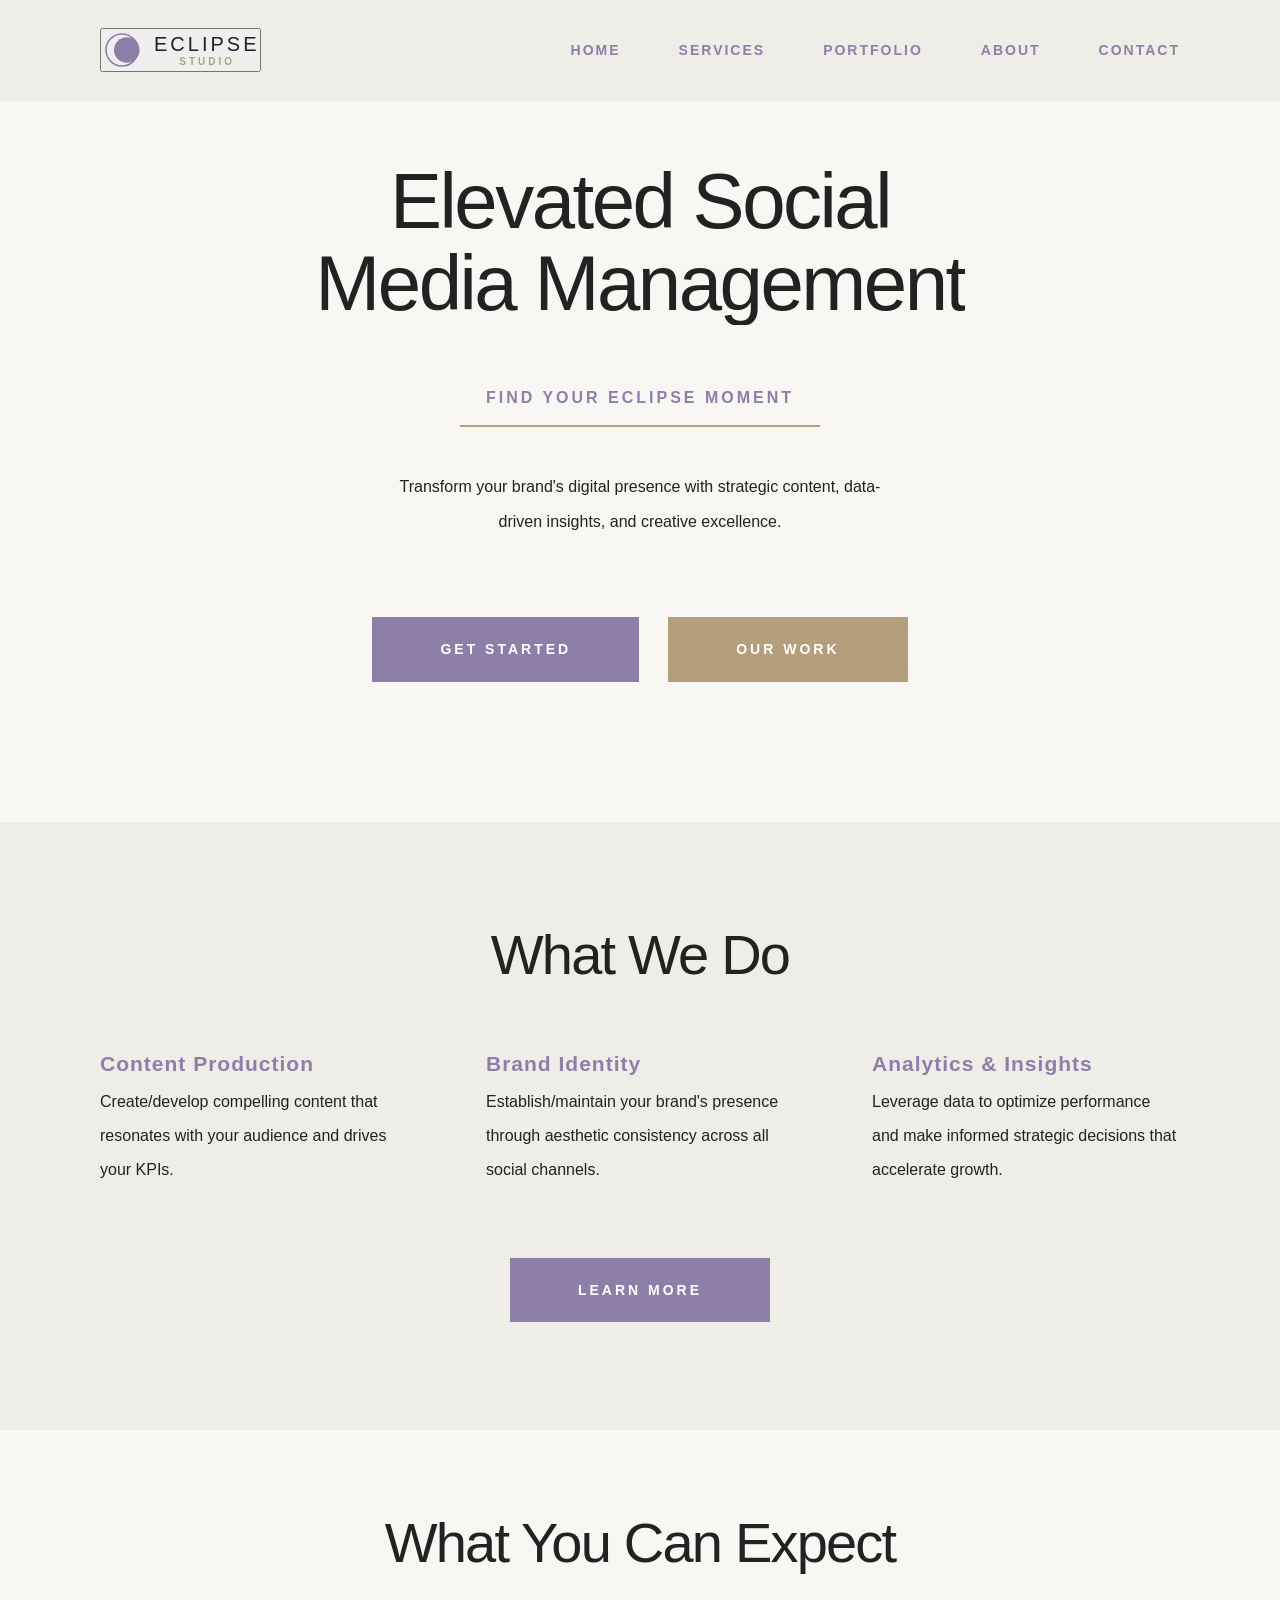
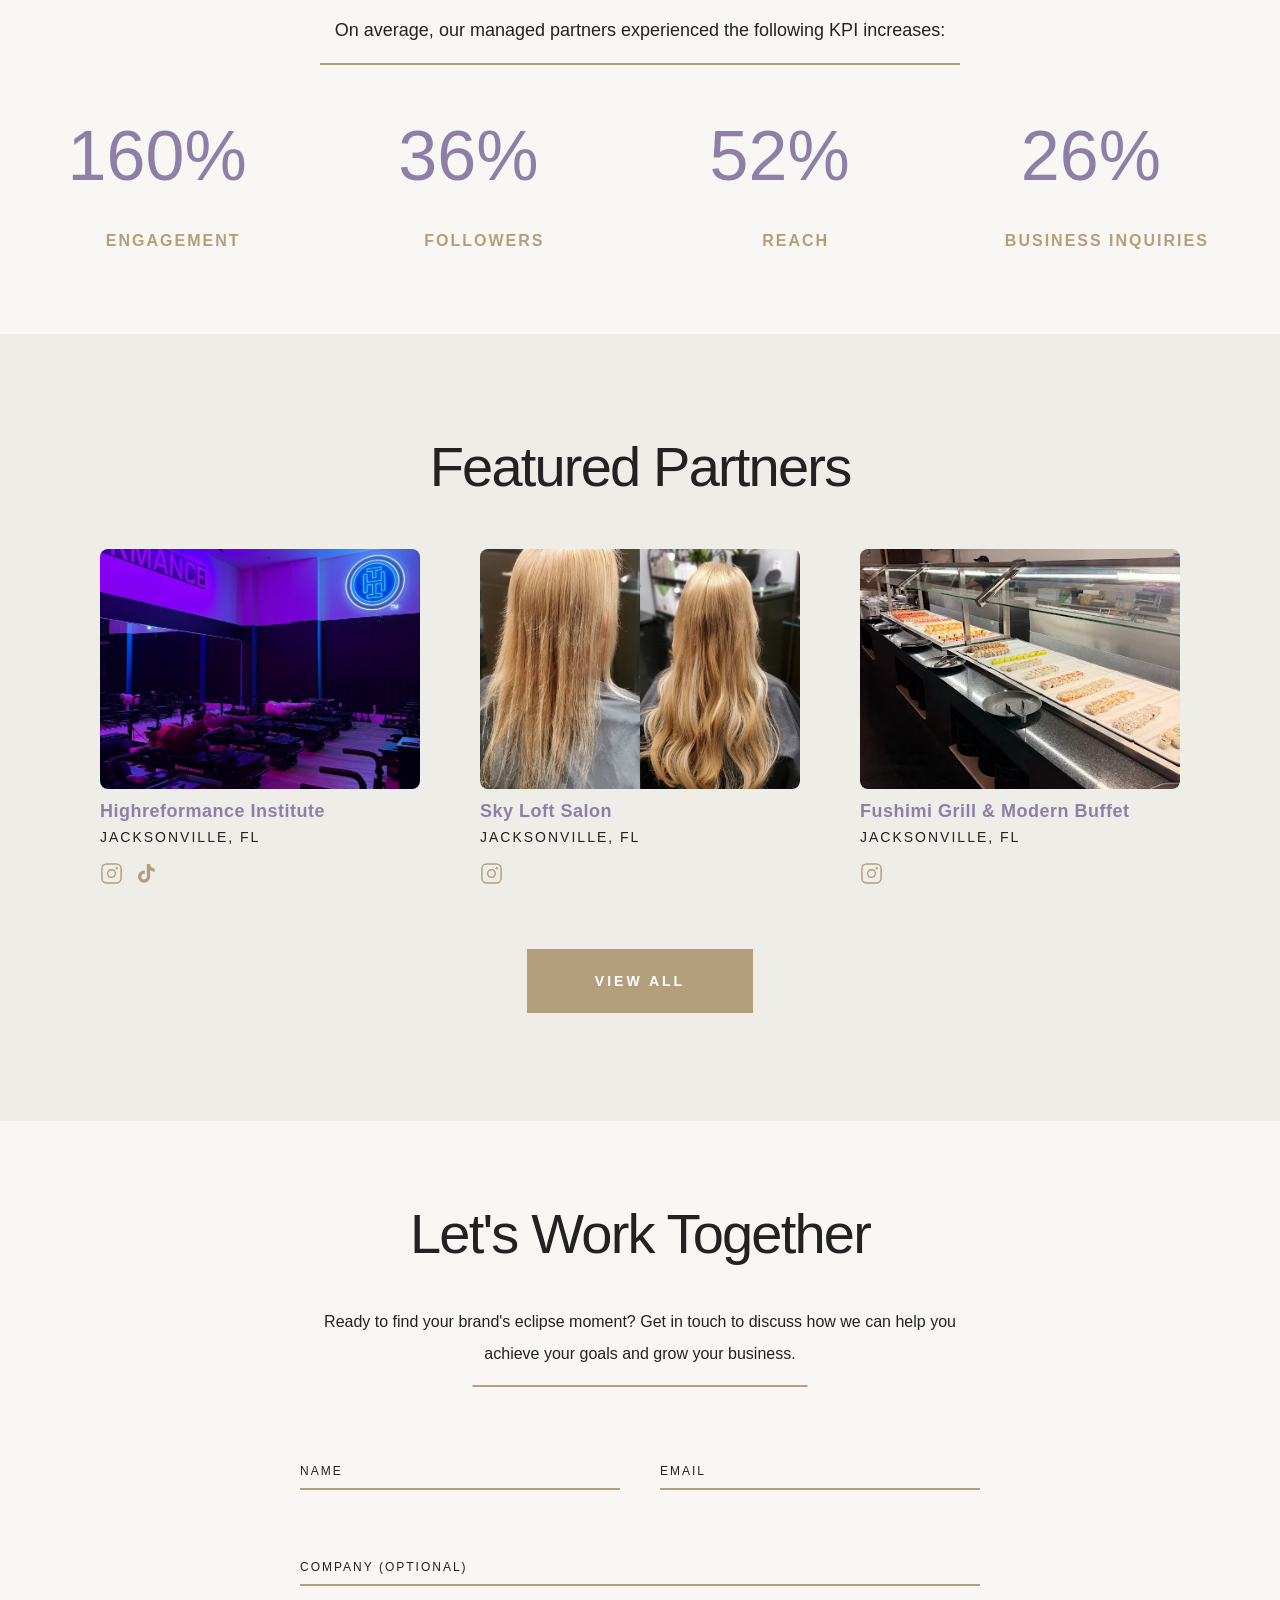
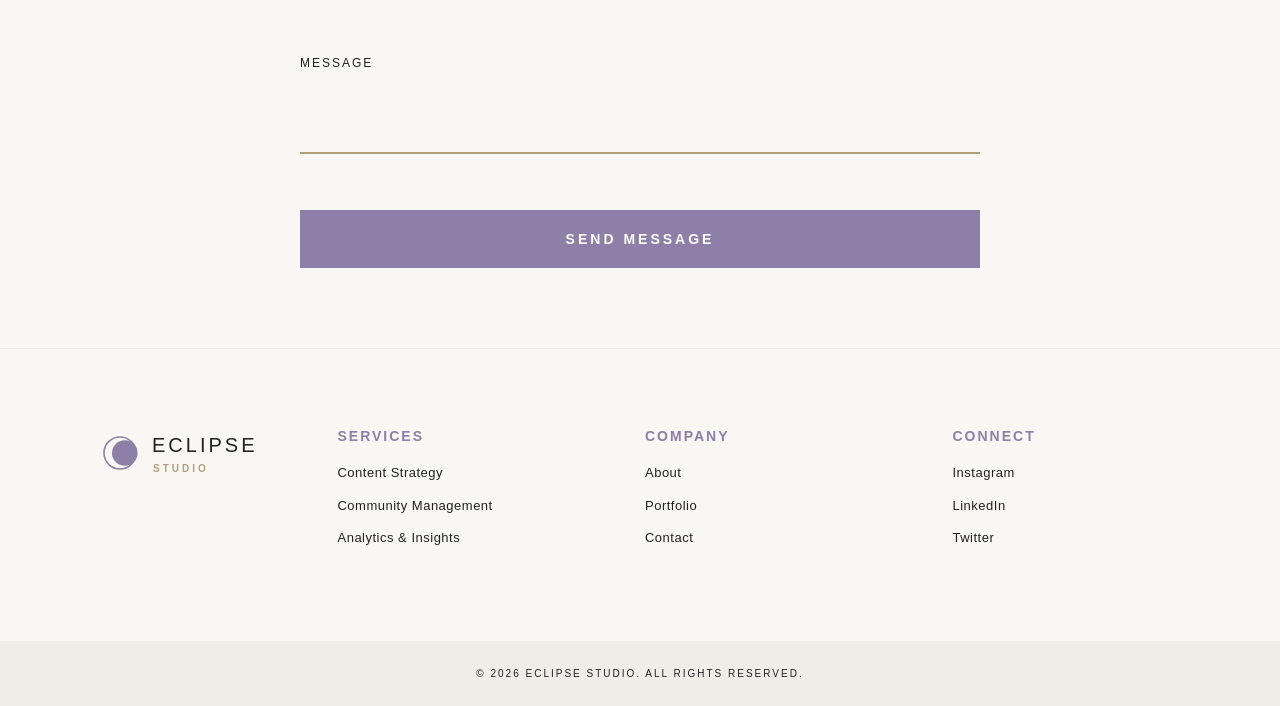
==== commit 5861e52d: "Update index.html" ====
--- a/index.html
+++ b/index.html
@@ -23,7 +23,7 @@
     <header class="header" id="header">
         <div class="container">
             <div class="header-content">
-                <a href="index.html" class="logo" aria-label="Eclipse Studio Home">
+                <button type="button" class="logo" id="logoBtn" aria-label="Eclipse Studio">
                     <div class="logo-icon">
                         <svg viewBox="0 0 100 100" xmlns="http://www.w3.org/2000/svg">
                             <circle cx="50" cy="50" r="40" fill="none" stroke="currentColor" stroke-width="4"/>
@@ -34,9 +34,10 @@
                         <h1>ECLIPSE</h1>
                         <p>STUDIO</p>
                     </div>
-                </a>
+                </button>
                 
                 <nav class="nav" id="nav">
+                    <a href="index.html" class="nav-link">HOME</a>
                     <a href="services.html" class="nav-link">SERVICES</a>
                     <a href="portfolio.html" class="nav-link">PORTFOLIO</a>
                     <a href="about.html" class="nav-link">ABOUT</a>
@@ -67,11 +68,6 @@
                     <a href="#work" class="btn btn-secondary">Our Work</a>
                 </div>
             </div>
-        </div>
-        
-        <!-- Scroll Indicator -->
-        <div class="scroll-indicator">
-            <div class="scroll-line"></div>
         </div>
     </section>
 
@@ -305,4 +301,4 @@
     <!-- Scripts -->
     <script src="script.js"></script>
 </body>
-</html>+</html>
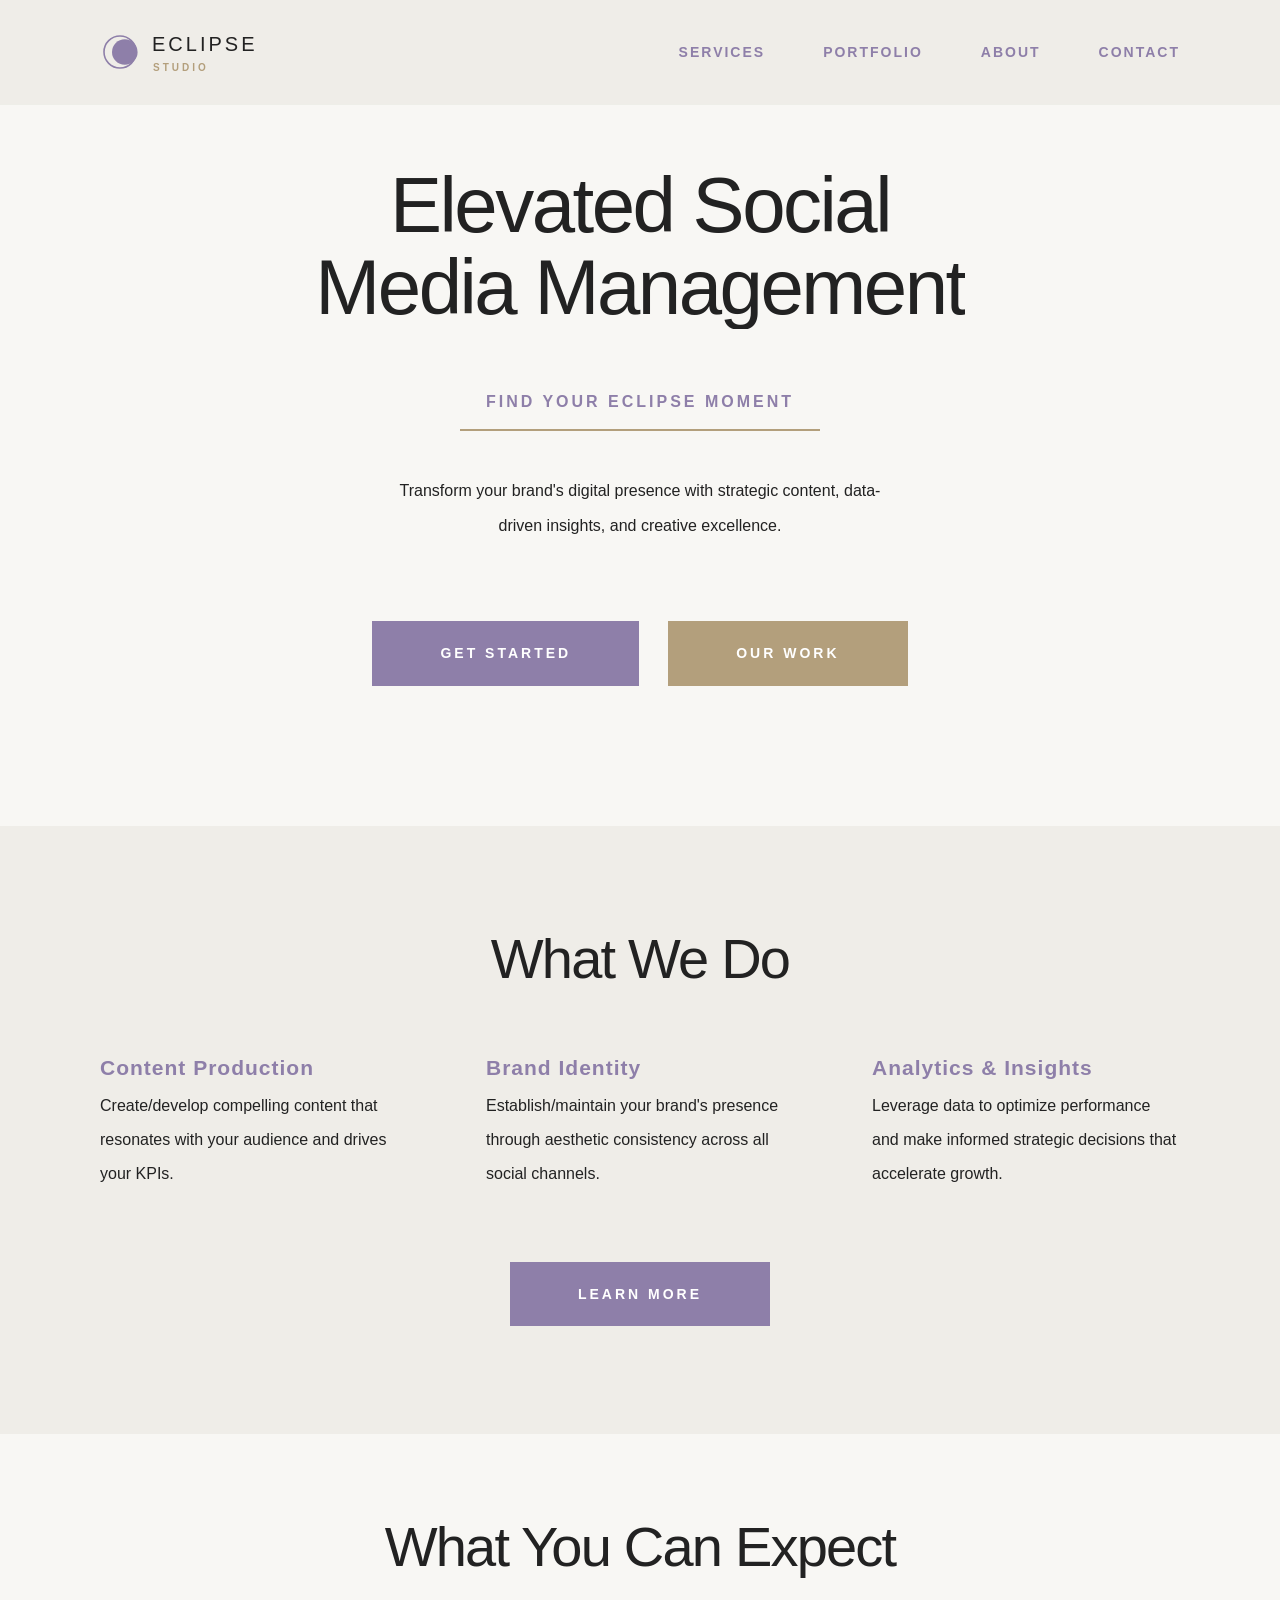
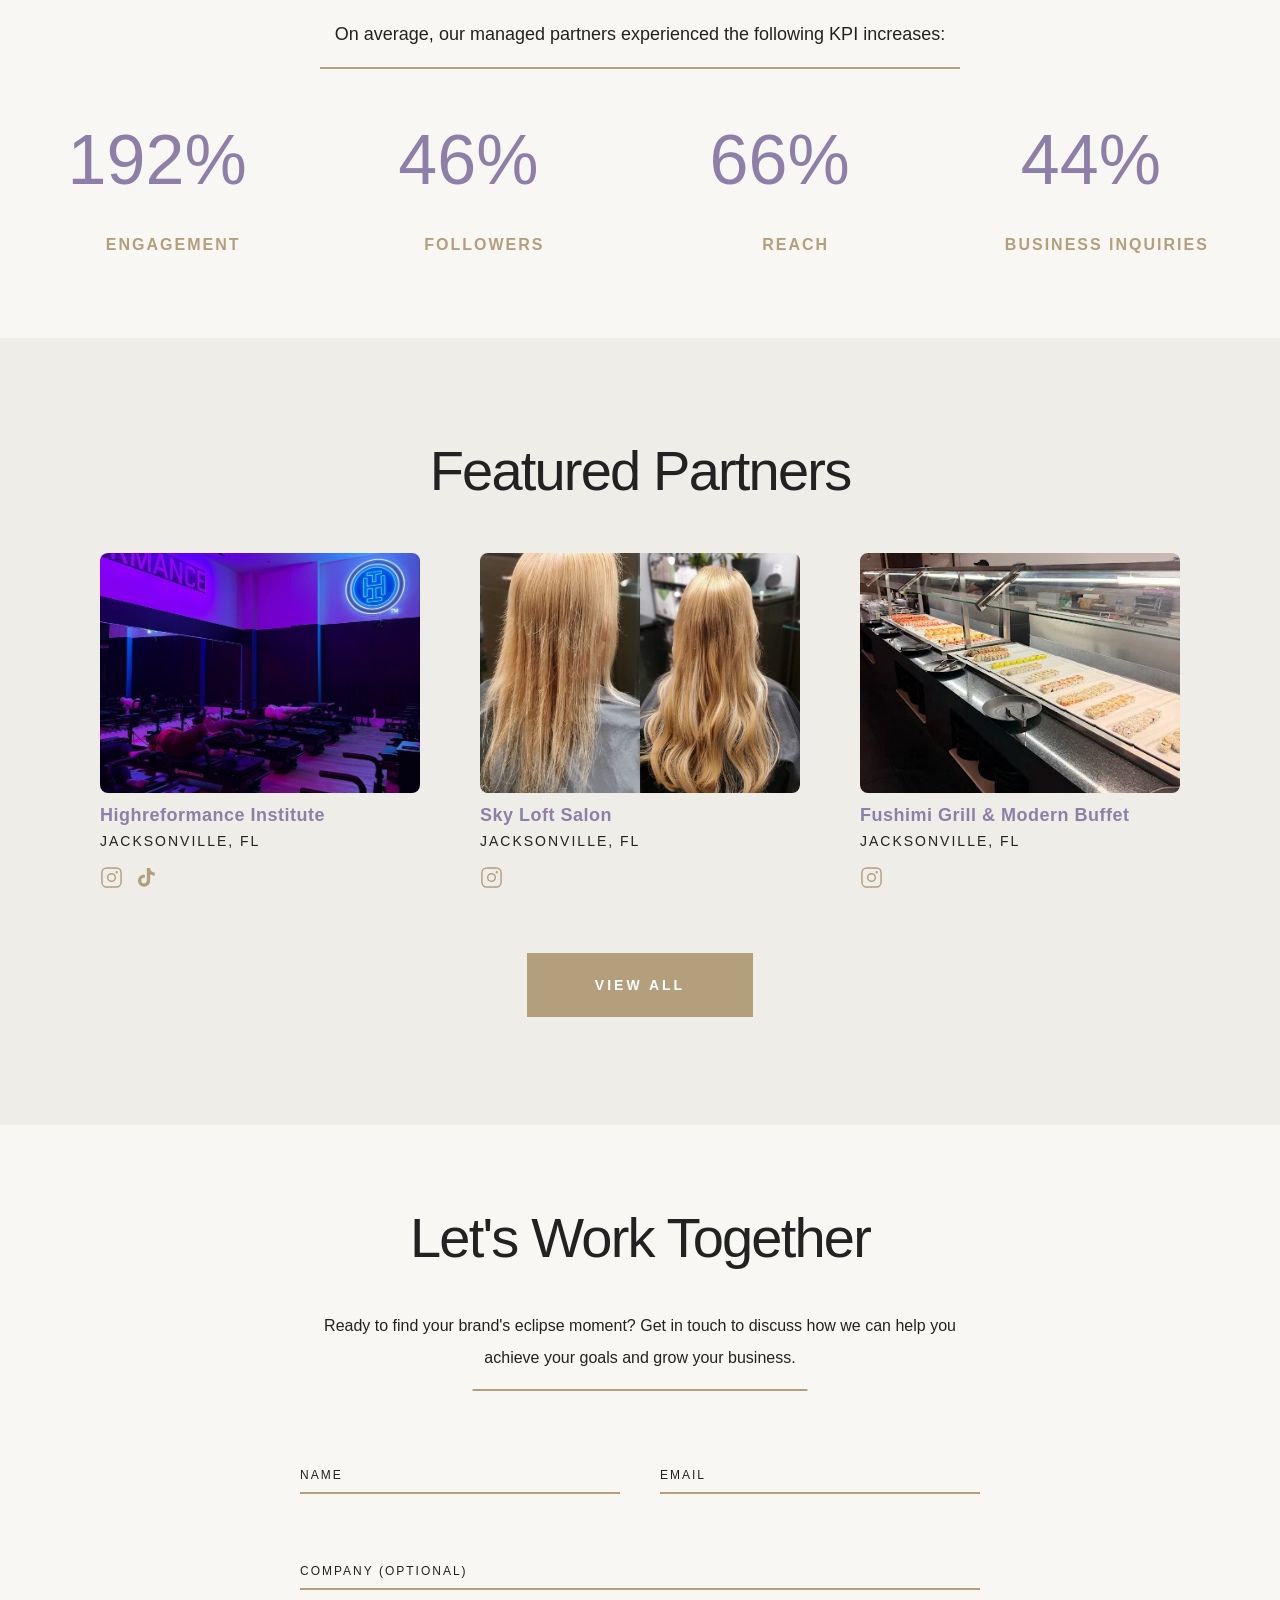
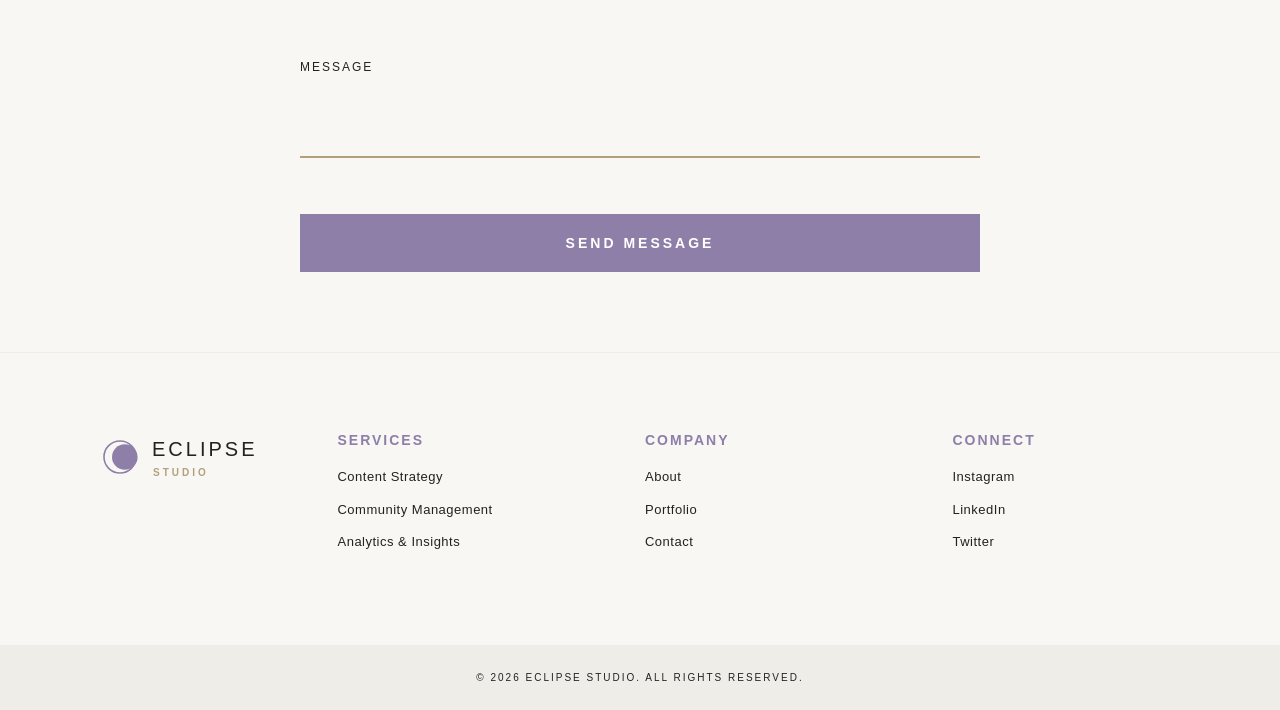
==== commit f41b9806: "Update index.html" ====
--- a/index.html
+++ b/index.html
@@ -10,12 +10,15 @@
     <!-- Preconnect for performance -->
     <link rel="preconnect" href="https://fonts.googleapis.com">
     <link rel="preconnect" href="https://fonts.gstatic.com" crossorigin>
+
+    <!-- Google Fonts: Work Sans (headings + body), Cormorant Garamond (accents/taglines) -->
+    <link rel="stylesheet" href="https://fonts.googleapis.com/css2?family=Work+Sans:ital,wght@0,100;0,200;0,300;0,400;0,500;0,600;0,700;0,800;0,900&family=Cormorant+Garamond:ital,wght@0,300;0,400;0,500;0,600;0,700;1,300;1,400;1,500;1,600;1,700&display=swap">
     
     <!-- Stylesheet -->
     <link rel="stylesheet" href="style.css">
     
     <!-- Favicon -->
-    <link rel="icon" type="image/svg+xml" href="data:image/svg+xml,<svg xmlns='http://www.w3.org/2000/svg' viewBox='0 0 100 100'><circle cx='50' cy='50' r='40' fill='none' stroke='%23C8C0D6' stroke-width='3'/><circle cx='70' cy='50' r='20' fill='%23C8C0D6'/></svg>">
+    <link rel="icon" type="image/svg+xml" href="data:image/svg+xml,<svg xmlns='http://www.w3.org/2000/svg' viewBox='0 0 100 100'><circle cx='50' cy='50' r='40' fill='none' stroke='%238E7FA9' stroke-width='4'/><circle cx='62' cy='50' r='32' fill='%238E7FA9'/></svg>">
 </head>
 <body>
     
@@ -23,7 +26,7 @@
     <header class="header" id="header">
         <div class="container">
             <div class="header-content">
-                <button type="button" class="logo" id="logoBtn" aria-label="Eclipse Studio">
+                <a href="index.html" class="logo" aria-label="Eclipse Studio Home">
                     <div class="logo-icon">
                         <svg viewBox="0 0 100 100" xmlns="http://www.w3.org/2000/svg">
                             <circle cx="50" cy="50" r="40" fill="none" stroke="currentColor" stroke-width="4"/>
@@ -34,10 +37,9 @@
                         <h1>ECLIPSE</h1>
                         <p>STUDIO</p>
                     </div>
-                </button>
+                </a>
                 
                 <nav class="nav" id="nav">
-                    <a href="index.html" class="nav-link">HOME</a>
                     <a href="services.html" class="nav-link">SERVICES</a>
                     <a href="portfolio.html" class="nav-link">PORTFOLIO</a>
                     <a href="about.html" class="nav-link">ABOUT</a>
@@ -68,6 +70,11 @@
                     <a href="#work" class="btn btn-secondary">Our Work</a>
                 </div>
             </div>
+        </div>
+        
+        <!-- Scroll Indicator -->
+        <div class="scroll-indicator">
+            <div class="scroll-line"></div>
         </div>
     </section>
 
--- a/style.css
+++ b/style.css
@@ -131,6 +131,16 @@
     gap: 12px;
     text-decoration: none;
     transition: opacity var(--transition-fast);
+    background: none;
+    border: none;
+    padding: 0;
+    margin: 0;
+    font: inherit;
+    cursor: pointer;
+    text-align: left;
+    -webkit-appearance: none;
+    appearance: none;
+    -webkit-tap-highlight-color: transparent;
 }
 
 .logo-icon {
@@ -153,17 +163,18 @@
     transition: none;
 }
 
-.logo:hover .logo-icon svg circle:first-child {
+.logo.is-animating .logo-icon svg circle:first-child {
     animation: eclipseOutline 2.5s ease-in-out forwards;
 }
 
 /* Animate the filled circle (moves right) */
 .logo-icon svg circle:last-child {
-    transition: cx 0.8s ease-out;
+    transition: transform 0.8s ease-out;
     cx: 62;
-}
-
-.logo:hover .logo-icon svg circle:last-child {
+    transform: translateX(0);
+}
+
+.logo.is-animating .logo-icon svg circle:last-child {
     animation: eclipseFilled 2.5s ease-in-out forwards;
     transition: none;
 }
@@ -183,7 +194,7 @@
     border-radius: 50%;
 }
 
-.logo:hover .logo-icon::after {
+.logo.is-animating .logo-icon::after {
     animation: eclipseShimmer 2.75s ease-in-out forwards;
 }
 
@@ -204,16 +215,16 @@
 
 @keyframes eclipseFilled {
     0% {
-        cx: 20;
+        transform: translateX(-42px);
     }
     45% {
-        cx: 50;
+        transform: translateX(-12px);
     }
     55% {
-        cx: 50;
+        transform: translateX(-12px);
     }
     100% {
-        cx: 62;
+        transform: translateX(0);
     }
 }
 
@@ -390,28 +401,6 @@
     justify-content: center;
     opacity: 0;
     animation: fadeInUp 0.8s ease forwards 1.9s;
-}
-
-/* Scroll Indicator */
-.scroll-indicator {
-    position: absolute;
-    bottom: 60px;
-    left: 50%;
-    transform: translateX(-50%);
-    width: 1px;
-    height: 80px;
-    background: var(--color-border);
-}
-
-@keyframes scrollLine {
-    0%, 100% {
-        height: 0;
-        transform: translateY(0);
-    }
-    50% {
-        height: 40px;
-        transform: translateY(40px);
-    }
 }
 
 /* ==========================================
@@ -1190,7 +1179,7 @@
     }
     
     .hero-tagline {
-        font-size: 13px;
+        font-size: 16px;
         margin-bottom: 48px;
     }
     
@@ -1268,7 +1257,6 @@
     .header,
     .nav,
     .menu-toggle,
-    .scroll-indicator,
     .back-to-top {
         display: none;
     }
@@ -1369,7 +1357,7 @@
     }
     
     .service-detail-description {
-        font-size: 14px;
+        font-size: 16px;
     }
     
     .feature-item {
@@ -1811,13 +1799,13 @@
 
 @media (max-width: 768px) {
     .services.service-block {
-        padding: 56px 24px;
+        padding: 40px 24px;
     }
 }
 
 @media (max-width: 480px) {
     .services.service-block {
-        padding: 48px 20px;
+        padding: 36px 20px;
     }
 }
 
@@ -1957,3 +1945,145 @@
         font-size: 32px;
     }
 }
+
+
+/* ==========================================================
+   MOBILE REVAMP — ROUND 2 FIXES
+   Follow-up pass based on real-device screenshots: nav/logo
+   behavior, spacing between grid items, footer layout, and
+   typographic weight/legibility on small screens.
+   ========================================================== */
+
+/* ---- services.html final CTA ("Ready to Get Started?") ----
+   Previously had inline padding: 100px 0 which, like the other
+   inline-padding bugs fixed in round 1, silently overrode any
+   mobile media query since inline styles always win. ---- */
+.services-final-cta {
+    padding: 100px 0;
+}
+
+@media (max-width: 768px) {
+    .services-final-cta {
+        padding: 48px 0;
+    }
+}
+
+@media (max-width: 480px) {
+    .services-final-cta {
+        padding: 40px 0;
+    }
+}
+
+/* ---- Tighter grid spacing on mobile: "What We Do" / "Our
+   Values" (services-grid) and "Featured Partners" / "Our
+   Partners" (work-grid) had a generous 60px gap intended for
+   desktop-style breathing room; noticeably tighter reads better
+   once everything is a single stacked column on a phone. ---- */
+@media (max-width: 968px) {
+    .services-grid {
+        gap: 36px;
+    }
+
+    .work-grid {
+        gap: 32px;
+    }
+}
+
+/* ---- Footer: center content and compact vertical rhythm on
+   mobile. Desktop keeps its left-aligned multi-column layout;
+   this only applies once the footer stacks to one column. ---- */
+@media (max-width: 968px) {
+    .footer {
+        padding-top: 48px;
+    }
+
+    .footer-content {
+        margin-bottom: 40px;
+        gap: 40px;
+        justify-items: center;
+    }
+
+    .footer-brand {
+        justify-content: center;
+    }
+
+    .footer-links {
+        gap: 32px;
+        text-align: center;
+    }
+
+    .footer-column {
+        align-items: center;
+    }
+
+    .footer-column h4 {
+        margin-bottom: 14px;
+    }
+
+    .footer-column a {
+        margin-bottom: 10px;
+    }
+
+    .footer-bottom {
+        margin-top: 40px;
+        padding: 20px 24px;
+    }
+}
+
+/* ---- about.html "Our Approach": Discovery / Strategy /
+   Execution / Optimization previously inherited the generic
+   .service-detail mobile spacing (60px margin + 40px padding),
+   meant for the more spacious services.html feature list. This
+   compound selector's higher specificity wins regardless of
+   source order, so it always overrides the generic rule. ---- */
+@media (max-width: 968px) {
+    .about-approach .service-detail {
+        margin-bottom: 8px;
+        padding: 20px 0 20px 20px;
+    }
+}
+
+/* ---- about.html "Who We Are": Ryan's row has text before image
+   in source order (so desktop shows text-left/image-right). On
+   mobile that stacks as text-above-image; reorder visually only,
+   so the photo leads, without touching desktop's DOM-order
+   layout. Also switch to object-fit:contain on mobile so the
+   whole photo always shows regardless of its actual aspect
+   ratio, instead of being cropped by a fixed-height cover box. ---- */
+@media (max-width: 768px) {
+    .who-we-are-row--right .who-we-are-image {
+        order: 1;
+    }
+
+    .who-we-are-row--right .who-we-are-text {
+        order: 2;
+    }
+
+    .who-we-are-image {
+        height: 440px;
+        background: var(--color-bg-alt);
+    }
+
+    .who-we-are-image img {
+        object-fit: contain;
+    }
+}
+
+/* ---- Headings ("Elevated Social Media Management", "What We
+   Do", "Our Services", etc.) use an ultra-thin (100) display
+   weight tuned for large desktop sizes. At mobile sizes that
+   same thinness reads as washed-out and low-contrast, so it's
+   bumped to a still-light-but-legible 300 here, with slightly
+   relaxed letter-spacing since tight negative tracking meant for
+   78px/56px text is proportionally much tighter at 48px/38px. ---- */
+@media (max-width: 768px) {
+    .hero-title {
+        font-weight: var(--font-weight-light);
+        letter-spacing: -1px;
+    }
+
+    .section-title {
+        font-weight: var(--font-weight-light);
+        letter-spacing: -0.5px;
+    }
+}
